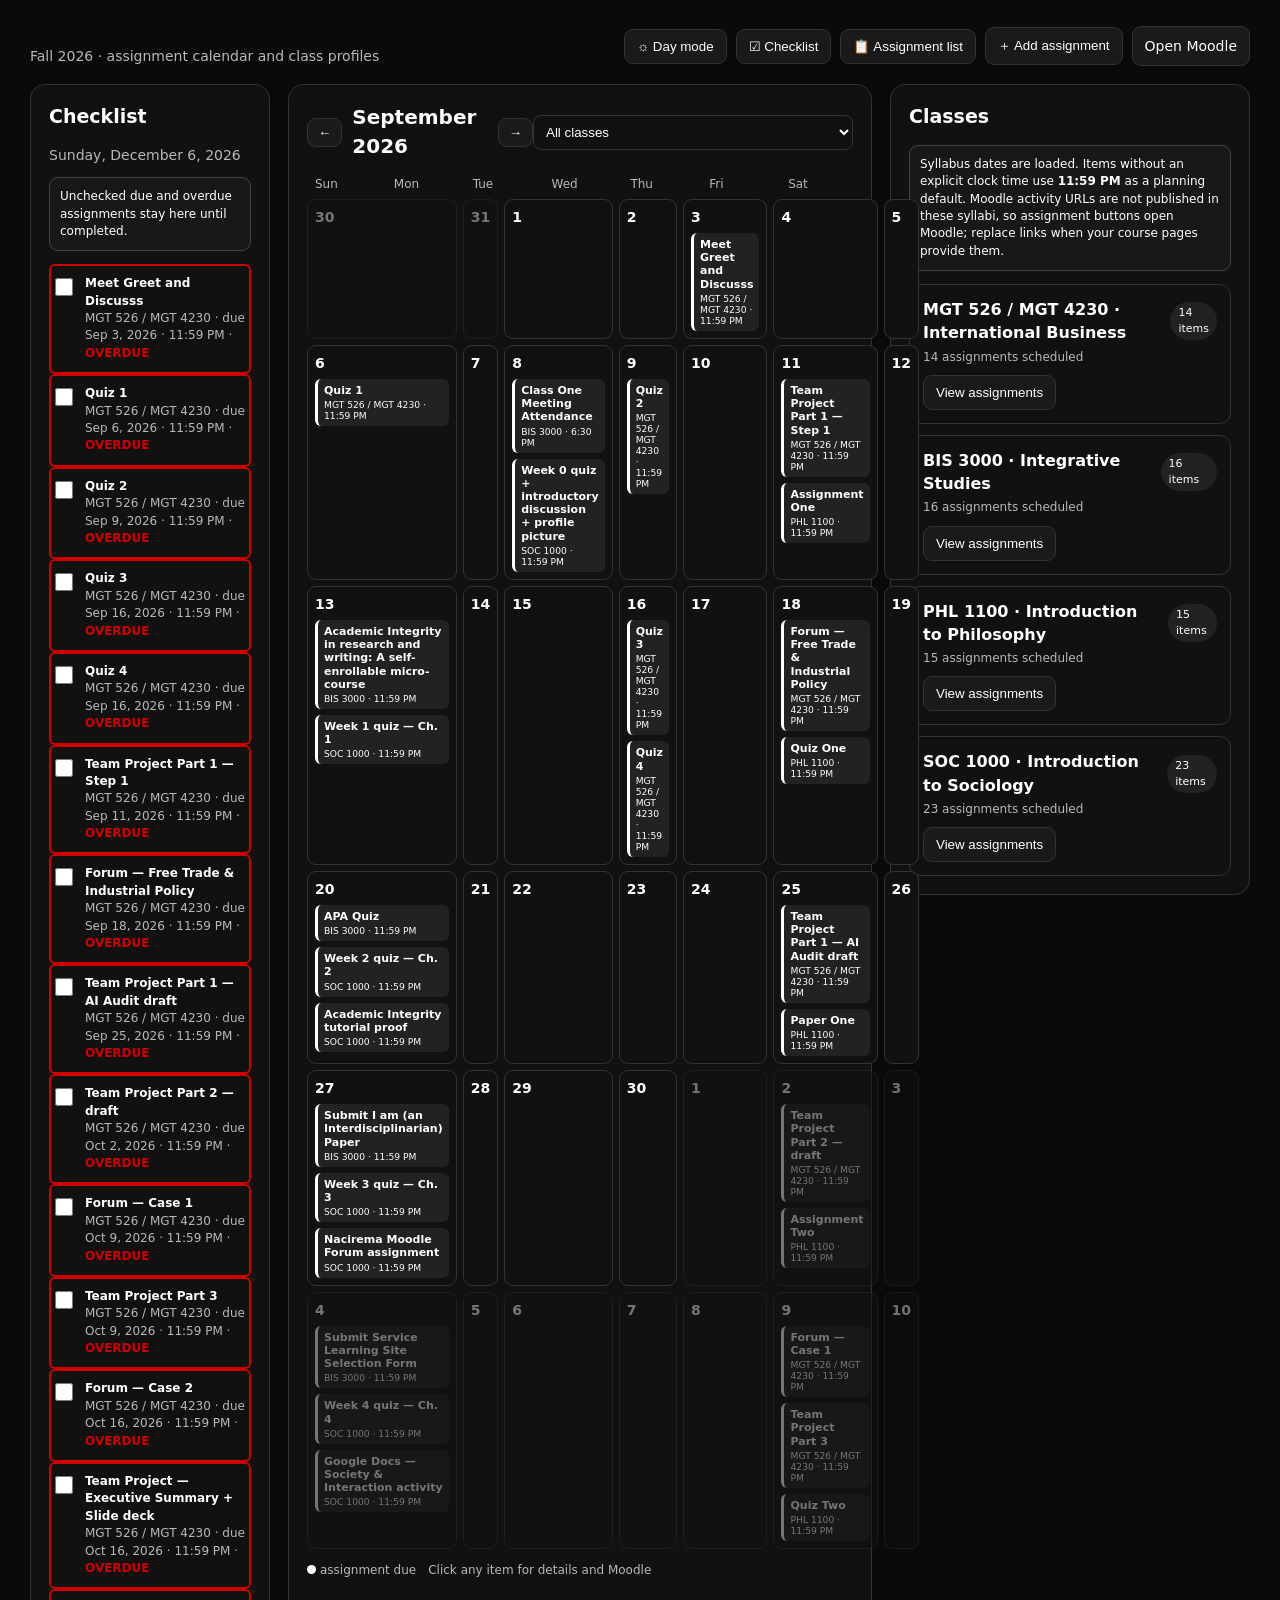
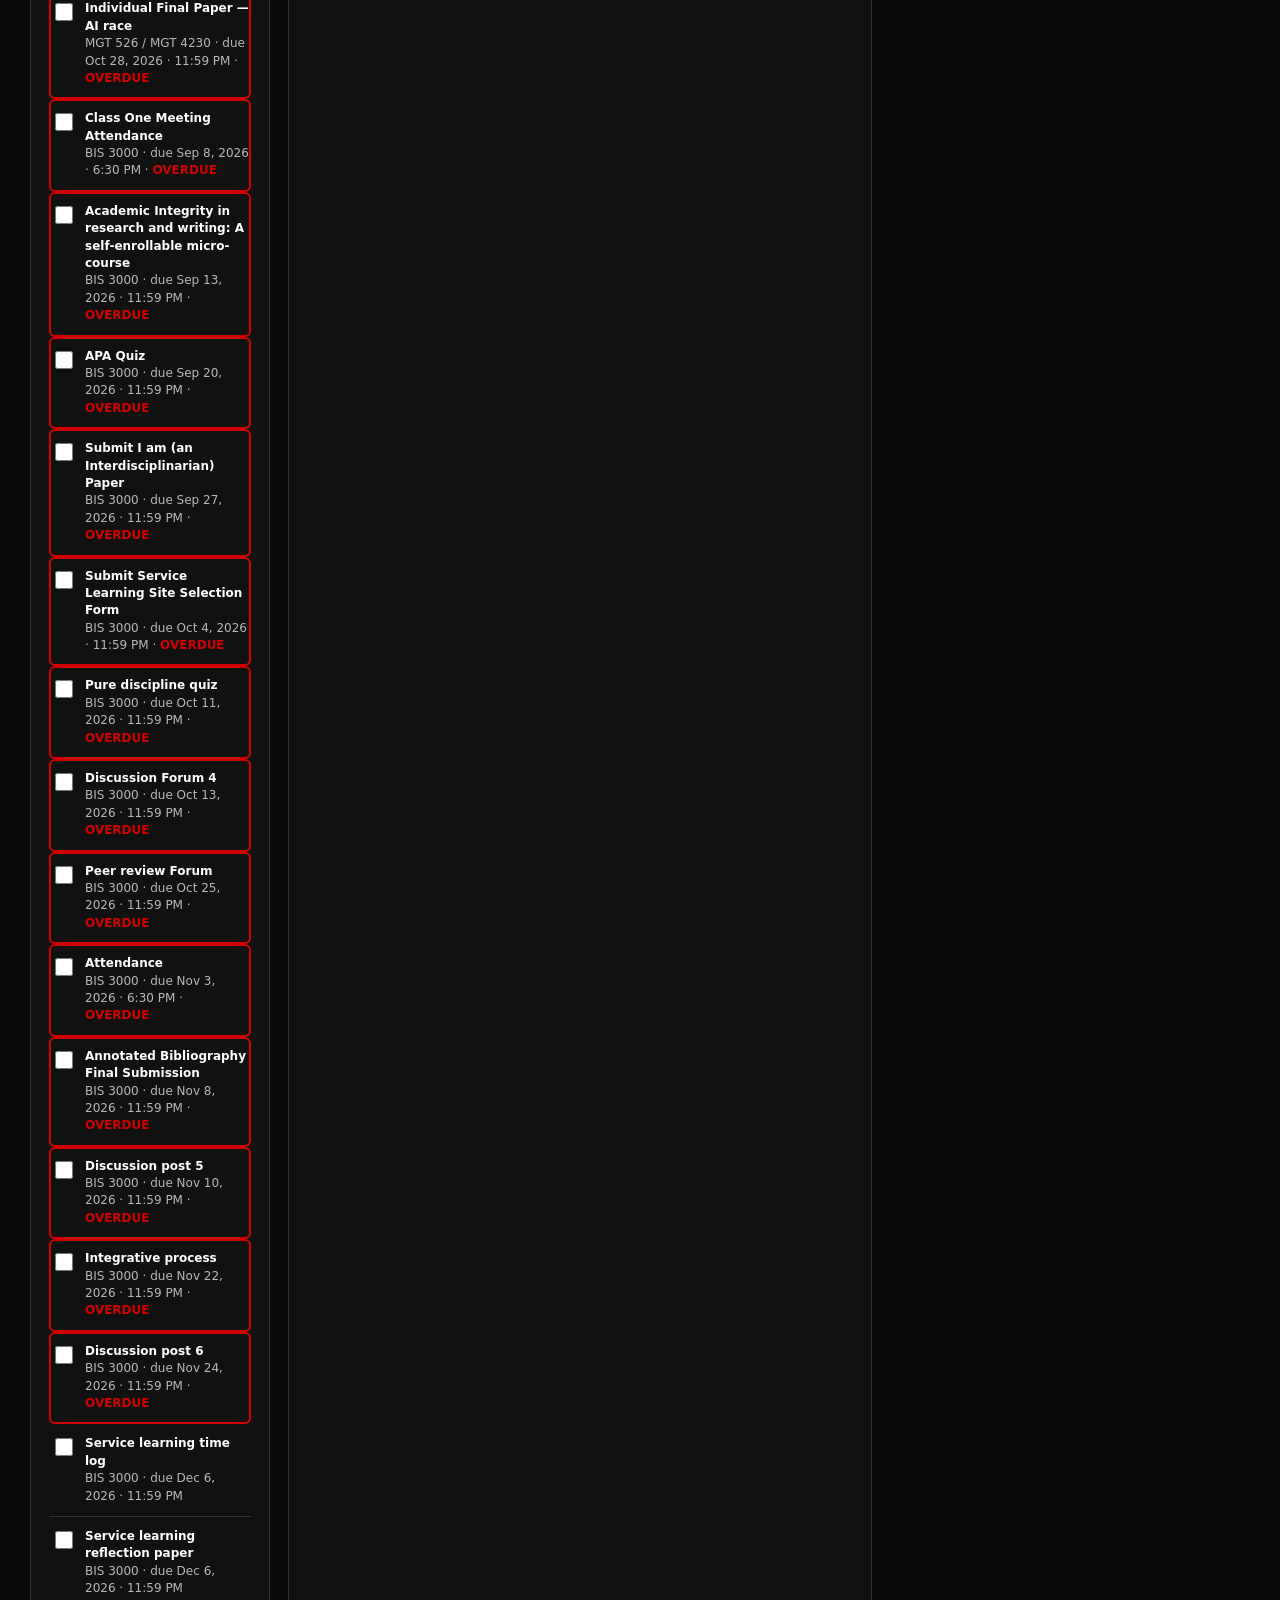
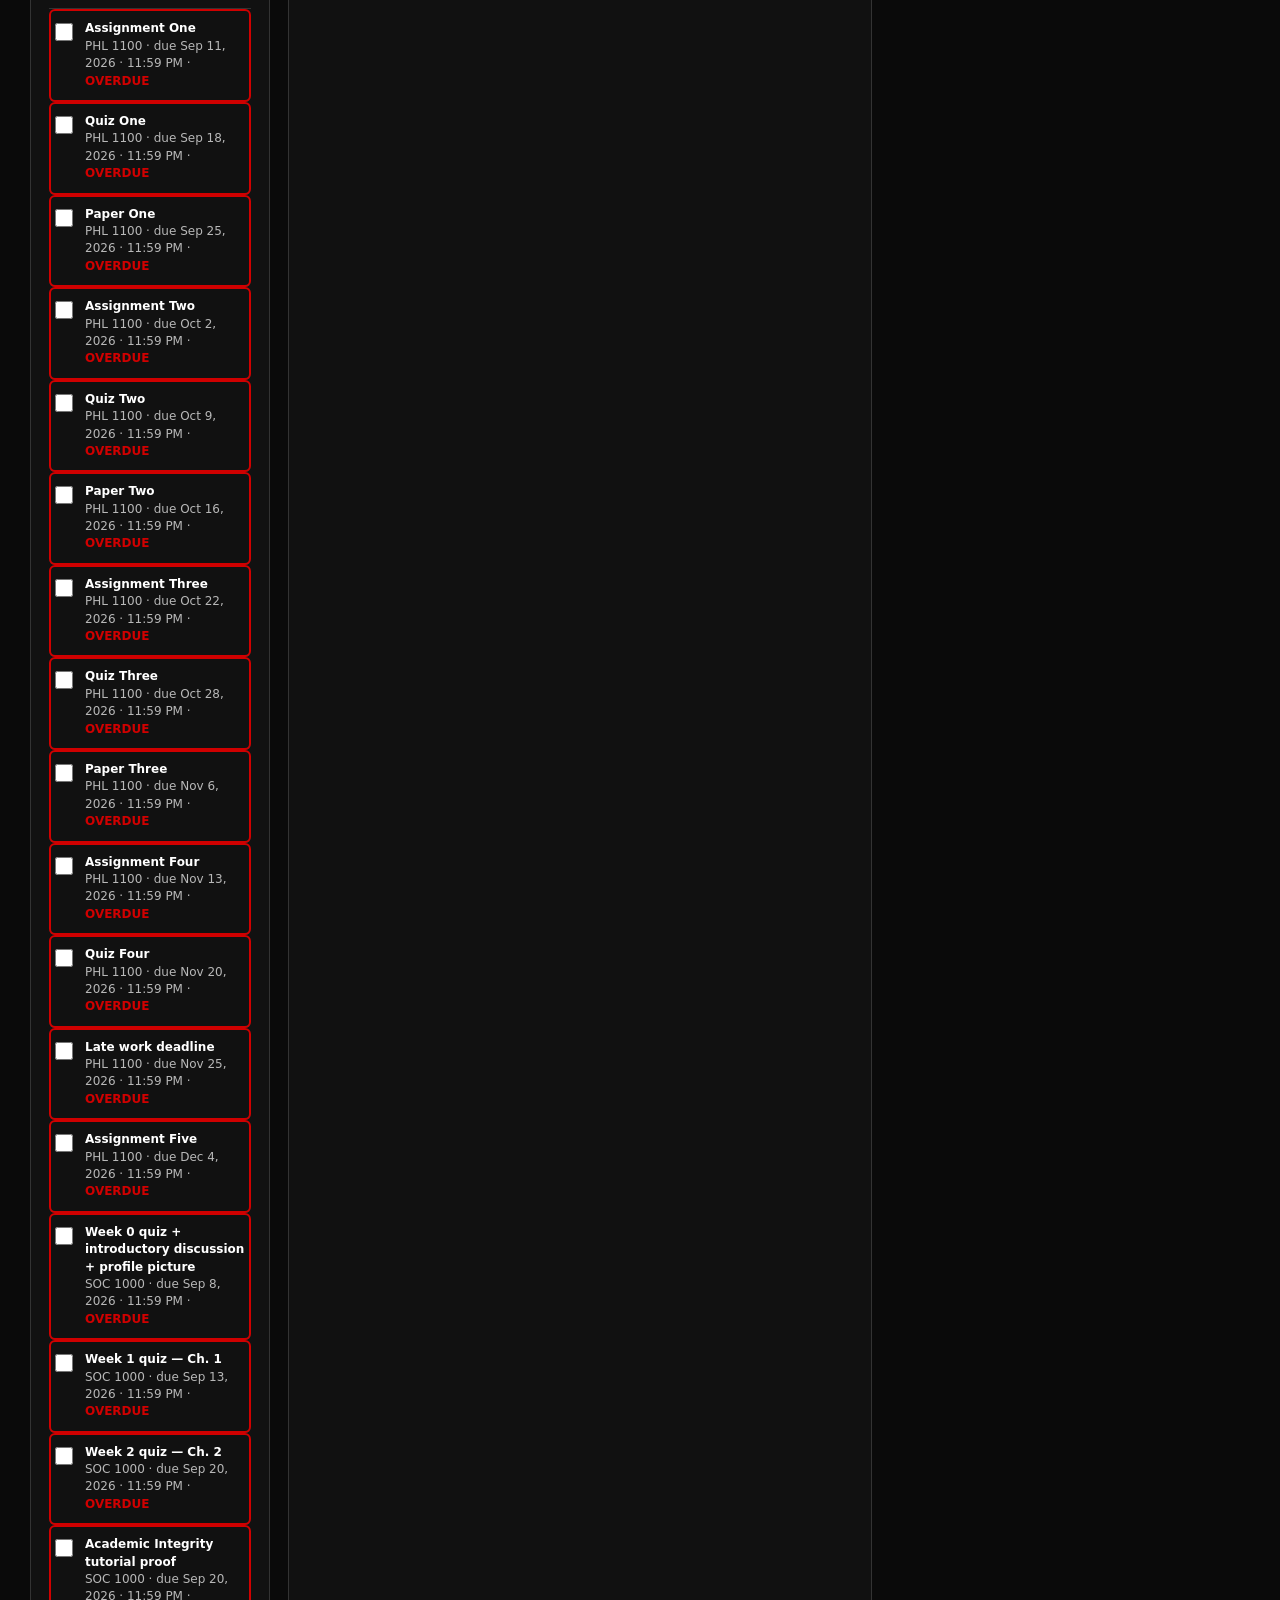
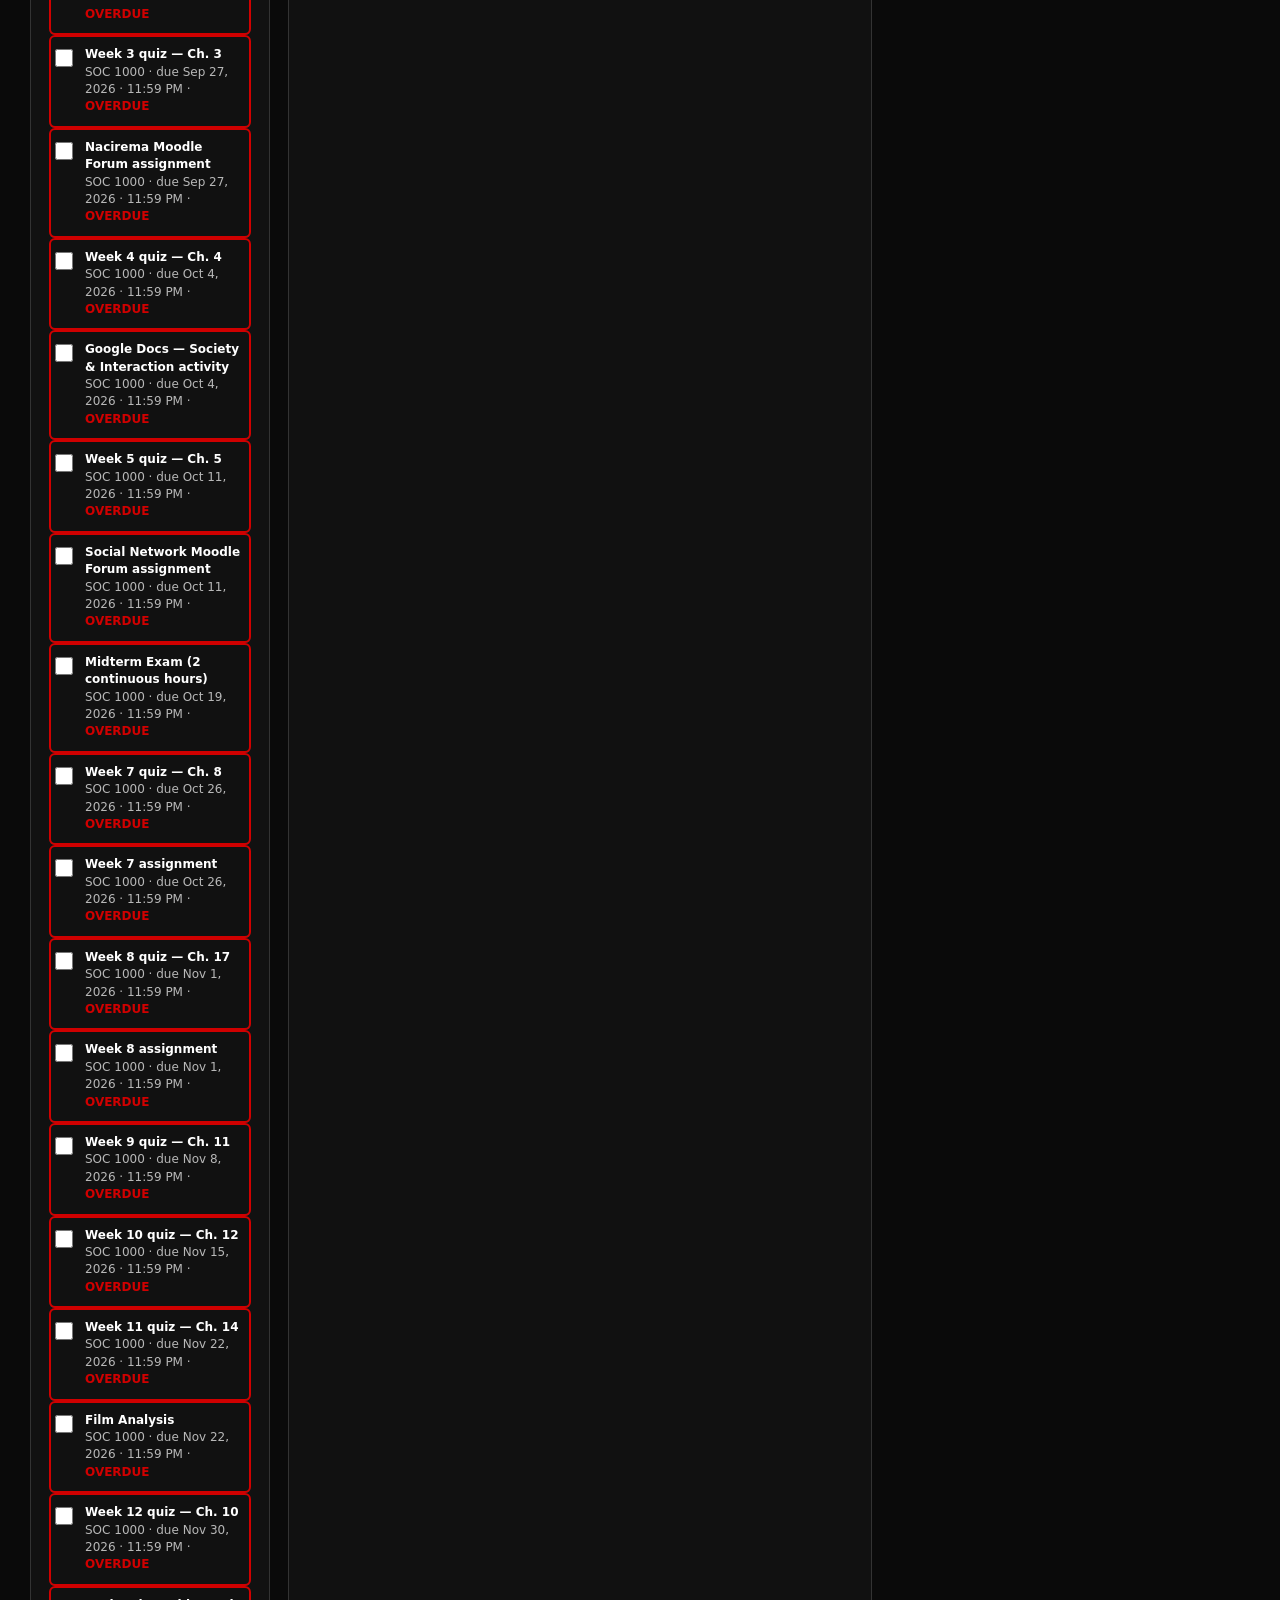
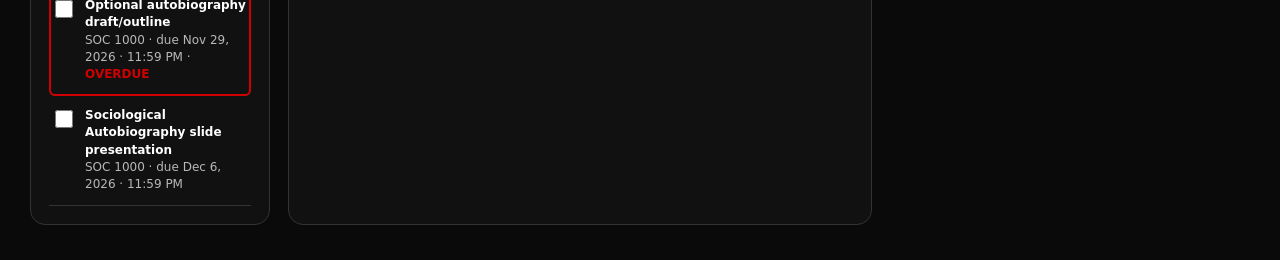
==== Fall-2026-Course-Dashboard.html @ 61aeb1d5 "style: improve assignment screen spacing and controls" ====
<!doctype html>
<html lang="en"><head><meta charset="utf-8"><meta name="viewport" content="width=device-width,initial-scale=1"><title>Fall 2026 Courses</title>
<style>
:root{--bg:#000000;--panel:#111111;--panel2:#1a1a1a;--text:#ffffff;--muted:#b8b8b8;--line:#333333;--accent:#ffffff;--good:#ffffff;--warn:#ffffff}*{box-sizing:border-box}body{margin:0;background:#0a0a0a;color:var(--text);font:14px/1.45 Inter,system-ui,Segoe UI,sans-serif}header{padding:26px 30px 18px;display:flex;align-items:flex-end;justify-content:space-between;gap:20px;max-width:1500px;margin:auto}h1{margin:0;font-size:28px;letter-spacing:-.5px}h2{margin:0 0 14px;font-size:19px}.sub{color:var(--muted);margin-top:5px}.actions{display:flex;gap:9px;align-items:center}button,.btn{border:1px solid var(--line);background:var(--panel2);color:var(--text);border-radius:9px;padding:9px 12px;cursor:pointer;text-decoration:none}button:hover,.btn:hover{border-color:var(--accent);background:#333333}.layout{max-width:1500px;margin:auto;padding:0 30px 35px;display:grid;grid-template-columns:minmax(240px,.45fr) minmax(560px,1.35fr) minmax(360px,.8fr);gap:18px}.panel{background:rgba(19,26,46,.92);border:1px solid var(--line);border-radius:15px;padding:18px;box-shadow:0 12px 35px #05091455}.toolbar{display:flex;align-items:center;justify-content:space-between;margin-bottom:15px}.month{font-size:20px;font-weight:700}.weekdays,.grid{display:grid;grid-template-columns:repeat(7,1fr);gap:6px}.weekdays div{color:var(--muted);font-size:12px;padding:0 8px 5px}.day{min-height:105px;border:1px solid var(--line);border-radius:9px;padding:7px;background:#111111;position:relative}.day.muted{opacity:.42}.day.today{outline:2px solid var(--accent)}.num{font-weight:700;color:#ffffff}.event{display:block;margin-top:6px;padding:5px 6px;border-radius:6px;background:#222222;border-left:3px solid var(--accent);font-size:11px;line-height:1.2;cursor:pointer;overflow:hidden}.event:hover{background:#344a80}.event small{display:block;color:#ffffff;margin-top:2px}.course-list{display:grid;gap:11px}.course{border:1px solid var(--line);background:#111111;border-radius:11px;padding:13px;cursor:pointer}.course:hover{border-color:var(--accent)}.course-head{display:flex;justify-content:space-between;gap:10px;align-items:center}.course h3{margin:0;font-size:16px}.badge{font-size:11px;border-radius:99px;padding:3px 8px;background:#222222;color:#cbd5ff}.course-meta{color:var(--muted);font-size:12px;margin:4px 0 9px}.mini{display:flex;justify-content:space-between;gap:10px;padding:6px 0;border-top:1px solid #26314e;font-size:12px}.mini span:last-child{white-space:nowrap;color:#cbd5ff}.mini.overdue span:last-child{color:var(--warn)}.right{display:grid;gap:18px;align-content:start}.detail{display:none}.detail.show{display:block}.detail-title{display:flex;justify-content:space-between;align-items:start;gap:10px}.detail ul{padding-left:19px;margin:8px 0}.detail li{margin:7px 0}.empty{color:var(--muted);padding:22px 4px}.notice{font-size:12px;color:#cbd5ff;background:#182541;border:1px solid #334875;padding:10px;border-radius:9px;margin-bottom:13px}.legend{display:flex;gap:12px;color:var(--muted);font-size:12px;margin-top:13px}.dot{width:9px;height:9px;display:inline-block;border-radius:50%;background:var(--accent);margin-right:4px}.modal{position:fixed;inset:0;background:#000000cc;display:none;place-items:center;padding:20px}.modal.open{display:grid}.modalbox{max-width:580px;width:100%;background:var(--panel);border:1px solid var(--line);border-radius:14px;padding:20px}.modalbox input{width:100%;padding:10px;background:#0d1529;color:white;border:1px solid var(--line);border-radius:8px;margin:7px 0 14px}.modalbox .row{display:flex;justify-content:flex-end;gap:8px}@media(max-width:950px){header{align-items:start;flex-direction:column}.layout{grid-template-columns:1fr;padding:0 15px 25px}.day{min-height:82px}.event{font-size:10px}}
.panel,.course,.day{background:#111;box-shadow:none}.event{background:#222;color:#fff;border-left-color:#fff!important}.event:hover{background:#333;color:#fff}.notice{background:#181818;color:#fff;border-color:#444}.badge{background:#222;color:#fff}.toolbar select{background:#111!important;color:#fff!important;border-color:#333!important}.mini{border-top-color:#333!important}.mini span:last-child{color:#fff!important}.dayMode input[type=checkbox]{accent-color:#000!important}.dayMode .event{border-left-color:#000!important}.dayMode .day.today{outline-color:#000}.dayMode .num,.dayMode .mini span:last-child{color:#000!important}.dayMode .dot{background:#000}
 .dayMode{background:#fff;color:#000}.dayMode .panel,.dayMode .course,.dayMode .day{background:#fff;border-color:#000;box-shadow:none}.dayMode button,.dayMode .btn,.dayMode select{background:#fff!important;color:#000!important;border-color:#000}.dayMode .event{background:#eee;color:#000;border-left-color:#000}.dayMode .event small,.dayMode .sub,.dayMode .course-meta,.dayMode .weekdays div,.dayMode .empty{color:#333}.dayMode .notice{background:#f2f2f2;color:#000;border-color:#000}.dayMode .mini{border-color:#ccc}.dayMode .badge{background:#000;color:#fff}.dayMode .modalbox{background:#fff;color:#000;border-color:#000}.dayMode .modalbox input{background:#fff;color:#000;border-color:#000}
 .monthNav{display:flex;align-items:center;gap:10px}.monthNav button{padding:6px 10px}.layout,header{max-width:none;width:100%}@media(max-width:950px){body{overflow-x:hidden}header{padding:18px 14px 14px}.actions{display:grid;grid-template-columns:repeat(2,minmax(0,1fr));width:100%;gap:8px}.actions button,.actions .btn{min-height:48px;white-space:normal}.layout{display:block;padding:0 12px 24px;width:100%}.layout>.panel{width:100%;margin-bottom:14px}.toolbar{gap:8px;flex-wrap:wrap}.monthNav{gap:6px}.month{font-size:18px}.weekdays,.grid{gap:4px}.day{min-width:0;min-height:105px;padding:5px}.event{font-size:10px;padding:4px;overflow-wrap:anywhere}.event small{font-size:9px}.right{width:100%}}
@media(max-width:950px){body{font-size:15px;background:#0a0a0a}header{display:block;padding:14px 12px 10px;border-bottom:1px solid #333}.actions{display:grid;grid-template-columns:1fr 1fr;gap:7px;margin-top:12px}.actions button,.actions .btn{width:100%;min-height:44px;padding:8px;font-size:13px}.layout{display:flex;flex-direction:column;gap:12px;padding:12px;width:100%;max-width:none}.layout>.panel{margin:0;width:100%;padding:14px;border-radius:12px}.layout>#inlineChecklist{order:1}.layout>section:nth-of-type(1){order:2}.layout>.right{order:3;display:flex;flex-direction:column;gap:12px}.right .panel{width:100%}.toolbar{display:flex;flex-direction:column;align-items:stretch;gap:10px;margin-bottom:12px}.monthNav{justify-content:space-between;gap:8px}.monthNav .month{font-size:21px;text-align:center;flex:1}.monthNav button{min-width:44px;min-height:40px}.toolbar select{width:100%!important;height:42px;font-size:14px}.weekdays{display:none}.grid{display:block}.grid .day{display:none}.grid .day:has(.event){display:block;min-height:0;margin:0 0 10px;padding:11px;border:1px solid #444;border-radius:10px;background:#111}.grid .day:has(.event) .num{font-size:17px;margin-bottom:8px;color:#fff}.grid .day:has(.event) .event{display:block;width:100%;font-size:15px;line-height:1.35;padding:11px;margin:7px 0 0;border-left:4px solid #fff;background:#222;white-space:normal;overflow-wrap:anywhere}.grid .day:has(.event) .event small{font-size:13px;line-height:1.3;margin-top:5px;color:#fff}.legend{display:none}.course-list{gap:9px}.course{padding:14px}.course-head{align-items:flex-start}.course h3{font-size:16px;line-height:1.3;overflow-wrap:anywhere}.badge{flex-shrink:0}.mini{display:block;padding:9px 0;font-size:14px;line-height:1.3}.mini span{display:block}.mini span:last-child{margin-top:3px;font-size:13px}.notice{font-size:13px;line-height:1.4}.detail li{font-size:14px;line-height:1.4}.detail li button{margin-top:5px;font-size:12px;padding:8px}.detail-title h2{font-size:18px}.modalbox{max-height:90vh;overflow:auto}.todayScreen{padding:12px!important}}
 .checkItem{transition:opacity .7s ease,transform .7s ease,max-height .7s ease}.checkItem.overdue{outline:2px solid #d00000;outline-offset:-2px;border-radius:6px}.checkItem.overdue strong{color:#d00000}.checkItem.completed{opacity:0;transform:translateX(18px);max-height:0;overflow:hidden;padding-top:0!important;padding-bottom:0!important}.dayMode .checkItem.overdue{outline-color:#d00000}.dayMode .checkItem.overdue strong{color:#d00000}
 .assignmentScreen{position:relative}.assignmentBack{position:absolute;top:18px;left:18px;z-index:2}.assignmentHeader{padding:48px 4px 18px;border-bottom:1px solid var(--line)}.assignmentItem{list-style:none;margin:0 0 16px;padding:18px;border:1px solid var(--line);border-radius:12px;background:#181818}.assignmentItem>b{display:block;font-size:16px;line-height:1.35;margin-bottom:6px}.assignmentActions{display:flex;flex-wrap:wrap;gap:8px;margin-top:13px}.assignmentActions button{min-height:40px}.deleteButton{border-color:#d00000!important;color:#ff7070!important}.dayMode .assignmentItem{background:#fff;border-color:#000}.dayMode .assignmentHeader{border-color:#000}.dayMode .deleteButton{border-color:#d00000!important;color:#c00000!important}
 @media(max-width:950px){#assignmentScreen{padding:12px!important;width:100%;max-width:none}.assignmentScreen .panel,#assignmentDetail{padding:14px!important}.assignmentBack{position:static;display:block;margin:0 0 8px;min-height:44px}.assignmentHeader{padding:8px 0 16px}.assignmentHeader h2{font-size:22px;margin:0 0 10px}.assignmentHeader select{width:100%;min-height:44px}.assignmentItem{margin:0 0 14px;padding:15px 12px}.assignmentItem>b{font-size:16px}.assignmentActions{display:grid;grid-template-columns:1fr 1fr;gap:8px}.assignmentActions button{width:100%;min-height:44px;font-size:12px}.assignmentActions button:first-child{grid-column:1/-1}.deleteButton{grid-column:1/-1}}
 </style></head><body>
<header><div><div class="sub">Fall 2026 · assignment calendar and class profiles</div></div><div class="actions"><button id="themeToggle">☼ Day mode</button><button id="todayChecklist">☑ Checklist</button><button id="assignmentList">📋 Assignment list</button><button id="addEvent">＋ Add assignment</button><a class="btn" href="https://moodle.oakland.edu/" target="_blank" rel="noopener">Open Moodle</a></div></header>
<main class="layout"><aside class="panel" id="inlineChecklist"><h2>Checklist</h2><div class="sub" id="inlineChecklistDate"></div><div class="notice" style="margin-top:12px">Unchecked due and overdue assignments stay here until completed.</div><div id="inlineChecklistItems"></div></aside><section class="panel"><div class="toolbar"><div class="monthNav"><button id="prev">←</button><div class="month" id="month"></div><button id="next">→</button></div><select id="filter" style="background:#111111;color:white;border:1px solid var(--line);padding:8px;border-radius:8px"><option value="all">All classes</option></select></div><div class="weekdays"><div>Sun</div><div>Mon</div><div>Tue</div><div>Wed</div><div>Thu</div><div>Fri</div><div>Sat</div></div><div class="grid" id="calendar"></div><div class="legend"><span><i class="dot"></i>assignment due</span><span>Click any item for details and Moodle</span></div></section>
<section class="right"><section class="panel"><h2>Classes</h2><div class="notice">Syllabus dates are loaded. Items without an explicit clock time use <b>11:59 PM</b> as a planning default. Moodle activity URLs are not published in these syllabi, so assignment buttons open Moodle; replace links when your course pages provide them.</div><div class="course-list" id="courses"></div></section><section class="panel detail" id="detail"></section></section></main>
<section id="assignmentScreen" style="display:none;max-width:1000px;margin:0 auto;padding:30px"><div class="panel" id="assignmentDetail"></div></section>
<section id="todayScreen" style="display:none;max-width:900px;margin:0 auto;padding:30px"><div class="panel"><div class="detail-title"><div><h1>Checklist</h1><div class="sub" id="checklistDate"></div></div><button id="backToDashboard">← Calendars & class functions</button></div><div class="notice" style="margin-top:18px">Check items off as you complete them. Your checklist status is saved in this browser.</div><div id="checklistItems"></div></div></section>
<div class="modal" id="modal"><div class="modalbox"><h2>Edit Moodle link</h2><div id="editName" class="sub"></div><input id="urlInput" placeholder="https://moodle.oakland.edu/..."/><div class="row"><button id="cancel">Cancel</button><button id="save">Save link</button></div></div></div><div class="modal" id="assignmentModal"><div class="modalbox"><h2 id="assignmentHeading">Add assignment</h2><label>Class<select id="assignmentCourse" style="width:100%;padding:10px;background:#0d1529;color:white;border:1px solid var(--line);border-radius:8px;margin:7px 0 10px"></select></label><label>Title<input id="assignmentTitle"></label><label>Due date<input id="assignmentDate" type="date"></label><label>Due time<input id="assignmentTime" type="time" value="23:59"></label><label>Notes<input id="assignmentNote"></label><div class="row"><button id="assignmentCancel">Cancel</button><button id="assignmentSave">Save assignment</button></div></div></div>
<script>
const moodle='https://moodle.oakland.edu/';
const courses=[
{code:'MGT 526 / MGT 4230',name:'International Business',color:'#ffffff',items:[
['Meet Greet and Discusss','2026-09-03','11:59 PM','Explicit date/time provided by user'],
['Quiz 1','2026-09-06','11:59 PM','Explicit date/time provided by user'],
['Quiz 2','2026-09-09','11:59 PM','Explicit date/time provided by user'],
['Quiz 3','2026-09-16','11:59 PM','Explicit date/time provided by user'],
['Quiz 4','2026-09-16','11:59 PM','Explicit date/time provided by user'],
['Team Project Part 1 — Step 1','2026-09-11','11:59 PM','Explicit date; time not stated'],['Forum — Free Trade & Industrial Policy','2026-09-18','11:59 PM','Planning date inferred from Week 3'],['Team Project Part 1 — AI Audit draft','2026-09-25','11:59 PM','Explicit date; time not stated'],['Team Project Part 2 — draft','2026-10-02','11:59 PM','Explicit date; time not stated'],['Forum — Case 1','2026-10-09','11:59 PM','Planning date inferred from Week 6'],['Team Project Part 3','2026-10-09','11:59 PM','Explicit date; time not stated'],['Forum — Case 2','2026-10-16','11:59 PM','Planning date inferred from Week 7'],['Team Project — Executive Summary + Slide deck','2026-10-16','11:59 PM','Explicit date; time not stated'],['Individual Final Paper — AI race','2026-10-28','11:59 PM','Explicit date; time not stated']]},
{code:'BIS 3000',name:'Integrative Studies',color:'#4ade80',items:[
['Class One Meeting Attendance','2026-09-08','6:30 PM','Explicit date/time provided by user'],['Academic Integrity in research and writing: A self-enrollable micro-course','2026-09-13','11:59 PM','Explicit date/time provided by user'],['APA Quiz','2026-09-20','11:59 PM','Explicit date/time provided by user'],['Submit I am (an Interdisciplinarian) Paper','2026-09-27','11:59 PM','Explicit date/time provided by user'],['Submit Service Learning Site Selection Form','2026-10-04','11:59 PM','Explicit date/time provided by user'],['Pure discipline quiz','2026-10-11','11:59 PM','Explicit date/time provided by user'],['Discussion Forum 4','2026-10-13','11:59 PM','Explicit date/time provided by user'],['Peer review Forum','2026-10-25','11:59 PM','Explicit date/time provided by user'],['Attendance','2026-11-03','6:30 PM','Explicit date/time provided by user'],['Annotated Bibliography Final Submission','2026-11-08','11:59 PM','Explicit date/time provided by user'],['Discussion post 5','2026-11-10','11:59 PM','Explicit date/time provided by user'],['Integrative process','2026-11-22','11:59 PM','Explicit date/time provided by user'],['Discussion post 6','2026-11-24','11:59 PM','Explicit date/time provided by user'],['Service learning time log','2026-12-06','11:59 PM','Explicit date/time provided by user'],['Service learning reflection paper','2026-12-06','11:59 PM','Explicit date/time provided by user'],['Service learning presentation in class','2026-12-08','11:59 PM','Explicit date/time provided by user']]},
{code:'PHL 1100',name:'Introduction to Philosophy',color:'#fbbf24',items:[
['Assignment One','2026-09-11','11:59 PM','Explicit date; time not stated'],['Quiz One','2026-09-18','11:59 PM','Explicit date; time not stated'],['Paper One','2026-09-25','11:59 PM','Explicit date; time not stated'],['Assignment Two','2026-10-02','11:59 PM','Explicit date; time not stated'],['Quiz Two','2026-10-09','11:59 PM','Explicit date; time not stated'],['Paper Two','2026-10-16','11:59 PM','Explicit date; time not stated'],['Assignment Three','2026-10-22','11:59 PM','Explicit date; time not stated'],['Quiz Three','2026-10-28','11:59 PM','Explicit date/time provided by user'],['Paper Three','2026-11-06','11:59 PM','Explicit date; time not stated'],['Assignment Four','2026-11-13','11:59 PM','Explicit date; time not stated'],['Quiz Four','2026-11-20','11:59 PM','Explicit date; time not stated'],['Late work deadline','2026-11-25','11:59 PM','Explicit date; time not stated'],['Assignment Five','2026-12-04','11:59 PM','Explicit date; time not stated'],['Discussion','2026-12-07','11:59 PM','Explicit date; time not stated'],['Quiz Five','2026-12-11','11:59 PM','Explicit date; time not stated']]},
{code:'SOC 1000',name:'Introduction to Sociology',color:'#f472b6',items:[
['Week 0 quiz + introductory discussion + profile picture','2026-09-08','11:59 PM','Explicit date/time'],['Week 1 quiz — Ch. 1','2026-09-13','11:59 PM','Explicit time'],['Week 2 quiz — Ch. 2','2026-09-20','11:59 PM','Week due date; explicit time'],['Academic Integrity tutorial proof','2026-09-20','11:59 PM','Week due date; explicit time'],['Week 3 quiz — Ch. 3','2026-09-27','11:59 PM','Week due date; explicit time'],['Nacirema Moodle Forum assignment','2026-09-27','11:59 PM','Week due date; explicit time'],['Week 4 quiz — Ch. 4','2026-10-04','11:59 PM','Explicit time'],['Google Docs — Society & Interaction activity','2026-10-04','11:59 PM','Explicit time'],['Week 5 quiz — Ch. 5','2026-10-11','11:59 PM','Explicit time'],['Social Network Moodle Forum assignment','2026-10-11','11:59 PM','Explicit time'],['Midterm Exam (2 continuous hours)','2026-10-19','11:59 PM','Window: Oct 18 6:00 AM–Oct 19 11:59 PM'],['Week 7 quiz — Ch. 8','2026-10-26','11:59 PM','Explicit date/time'],['Week 7 assignment','2026-10-26','11:59 PM','To be determined in syllabus'],['Week 8 quiz — Ch. 17','2026-11-01','11:59 PM','Explicit time'],['Week 8 assignment','2026-11-01','11:59 PM','To be determined in syllabus'],['Week 9 quiz — Ch. 11','2026-11-08','11:59 PM','Explicit time'],['Week 10 quiz — Ch. 12','2026-11-15','11:59 PM','Explicit time'],['Week 11 quiz — Ch. 14','2026-11-22','11:59 PM','Explicit time'],['Film Analysis','2026-11-22','11:59 PM','Explicit time'],['Week 12 quiz — Ch. 10','2026-11-30','11:59 PM','Explicit date/time'],['Optional autobiography draft/outline','2026-11-29','11:59 PM','Explicit date/time'],['Sociological Autobiography slide presentation','2026-12-06','11:59 PM','Explicit time'],['Final Exam (2-hour window)','2026-12-12','10:00 PM','Window: Dec 9 6:00 AM–Dec 12 10:00 PM']]}];
if(localStorage.getItem('dashboard-courses')){try{let saved=JSON.parse(localStorage.getItem('dashboard-courses'));if(Array.isArray(saved)&&saved.length)courses.splice(0,courses.length,...saved)}catch(e){console.warn('Could not restore saved assignments',e)}}
let view=new Date(2026,8,1), selected='all', currentItem=null; const all=()=>courses.flatMap(c=>c.items.map(x=>({...Object.fromEntries(['title','date','time','note'].map((k,i)=>[k,x[i]])),course:c}))); 
function fmt(d){return new Intl.DateTimeFormat('en-US',{month:'short',day:'numeric',year:'numeric'}).format(new Date(d+'T12:00:00'))}function render(){document.getElementById('month').textContent=new Intl.DateTimeFormat('en-US',{month:'long',year:'numeric'}).format(view);let cal=document.getElementById('calendar');cal.innerHTML='';let y=view.getFullYear(),m=view.getMonth(),first=new Date(y,m,1).getDay(),days=new Date(y,m+1,0).getDate(),prev=new Date(y,m,0).getDate();let list=all().filter(i=>selected==='all'||i.course.code===selected);for(let i=0;i<42;i++){let n=i-first+1,d=new Date(y,m,n),iso=d.toISOString().slice(0,10),muted=n<1||n>days;let el=document.createElement('div');el.className='day'+(muted?' muted':'');el.innerHTML='<div class="num">'+(muted?(n<1?prev+n:n-days):n)+'</div>';list.filter(x=>x.date===iso).forEach(x=>{let e=document.createElement('div');e.className='event';e.style.borderLeftColor=x.course.color;e.innerHTML='<b>'+x.title+'</b><small>'+x.course.code+' · '+x.time+'</small>';e.onclick=()=>{let ci=courses.indexOf(x.course),ii=x.course.items.findIndex(y=>y[0]===x.title);if(localStorage.getItem('moodle-'+ci+'-'+ii))openMoodle(ci,ii);else showDetail(x)};el.appendChild(e)});cal.appendChild(el)}}
function renderCourses(){let box=document.getElementById('courses');box.innerHTML='';let sel=document.getElementById('filter');sel.innerHTML='<option value="all">All classes</option>';courses.forEach(c=>{let o=document.createElement('option');o.value=c.code;o.textContent=c.code+' — '+c.name;sel.appendChild(o);let el=document.createElement('div');el.className='course';el.innerHTML='<div class="course-head"><h3>'+c.code+' · '+c.name+'</h3><span class="badge">'+c.items.length+' items</span></div><div class="course-meta">'+c.items.length+' assignments scheduled</div><button type="button">View assignments</button>';el.querySelector('button').onclick=e=>{e.stopPropagation();showAssignmentScreen(c)};box.appendChild(el)})}
function showCourse(c){let d=document.getElementById('assignmentDetail')||document.getElementById('detail');d.classList.add('show');let ci=courses.indexOf(c);d.innerHTML='<button class="assignmentBack" onclick="showDashboard()">← Calendars</button><div class="detail-title assignmentHeader"><div><h2>Assignment list</h2><select onchange="showCourse(courses[this.value])" style="background:#111;color:#fff;border:1px solid #333;padding:9px;border-radius:8px;max-width:100%">'+courses.map((x,i)=>'<option value="'+i+'" '+(i===ci?'selected':'')+'>'+x.code+' — '+x.name+'</option>').join('')+'</select><div class="sub">'+c.items.length+' scheduled items</div></div></div><ul>'+c.items.map((x,i)=>'<li class="assignmentItem"><b>'+x[0]+'</b><br><span class="sub">Due '+fmt(x[1])+' at '+x[2]+' · '+x[3]+'</span><div class="assignmentActions"><button onclick="openMoodle('+ci+','+i+')">Open in Moodle</button><button onclick="editLink('+ci+','+i+')">Edit link</button><button onclick="editAssignment('+ci+','+i+')">Edit assignment</button><button class="deleteButton" onclick="deleteAssignment('+ci+','+i+')">Delete</button></div></li>').join('')+'</ul><button onclick="addAssignment('+ci+')">＋ Add to '+c.code+'</button>'}
function showDetail(x){showAssignmentScreen(x.course)}
function showAssignmentScreen(c){document.querySelector('header').style.display='none';document.querySelector('main.layout').style.display='none';document.getElementById('todayScreen').style.display='none';document.getElementById('assignmentScreen').style.display='block';showCourse(c);requestAnimationFrame(()=>{window.scrollTo(0,0);document.documentElement.scrollTop=0;document.body.scrollTop=0})}
function openMoodle(ci,ii){let key='moodle-'+ci+'-'+ii;window.open(localStorage.getItem(key)||moodle,'_blank','noopener')}
function editLink(ci,ii){currentItem={ci,ii};document.getElementById('editName').textContent=courses[ci].items[ii][0];document.getElementById('urlInput').value=localStorage.getItem('moodle-'+ci+'-'+ii)||moodle;document.getElementById('modal').classList.add('open')}
function editAssignment(ci,ii){currentItem={ci,ii};let x=courses[ci].items[ii];document.getElementById('assignmentHeading').textContent='Edit assignment';document.getElementById('assignmentCourse').value=ci;document.getElementById('assignmentTitle').value=x[0];document.getElementById('assignmentDate').value=x[1];document.getElementById('assignmentTime').value=x[2]==='11:59 PM'?'23:59':x[2];document.getElementById('assignmentNote').value=x[3];document.getElementById('assignmentModal').classList.add('open')}
function addAssignment(ci){currentItem={ci,ii:null};document.getElementById('assignmentHeading').textContent='Add assignment';document.getElementById('assignmentCourse').value=ci;document.getElementById('assignmentTitle').value='';document.getElementById('assignmentDate').value='';document.getElementById('assignmentTime').value='23:59';document.getElementById('assignmentNote').value='Added by user';document.getElementById('assignmentModal').classList.add('open')}
function deleteAssignment(ci,ii){if(confirm('Delete this assignment?')){courses[ci].items.splice(ii,1);localStorage.setItem('dashboard-courses',JSON.stringify(courses));renderCourses();render();showCourse(courses[ci])}}
function saveAssignment(){let ci=+document.getElementById('assignmentCourse').value,title=document.getElementById('assignmentTitle').value.trim(),date=document.getElementById('assignmentDate').value,time=document.getElementById('assignmentTime').value,note=document.getElementById('assignmentNote').value.trim()||'Added by user';if(!title||!date||!time){alert('Please enter a title, date, and time.');return}let hh=+time.slice(0,2),mm=time.slice(3),display=(hh%12||12)+':'+mm+' '+(hh<12?'AM':'PM');if(currentItem.ii===null)courses[ci].items.push([title,date,display,note]);else{courses[ci].items[currentItem.ii]=[title,date,display,note]}localStorage.setItem('dashboard-courses',JSON.stringify(courses));document.getElementById('assignmentModal').classList.remove('open');renderCourses();render();showCourse(courses[ci])}
function populateAssignmentCourses(){let s=document.getElementById('assignmentCourse');courses.forEach((c,i)=>{let o=document.createElement('option');o.value=i;o.textContent=c.code+' — '+c.name;s.appendChild(o)})}
function renderChecklist(){let now=new Date(),iso=now.toISOString().slice(0,10),items=all().filter(x=>x.date<=iso&&localStorage.getItem('checked-'+x.date+'-'+x.course.code+'-'+x.title)!=='1'),dateText=new Intl.DateTimeFormat('en-US',{weekday:'long',month:'long',day:'numeric',year:'numeric'}).format(now),html=items.length?items.map(x=>{let key='checked-'+x.date+'-'+x.course.code+'-'+x.title,overdue=x.date<iso;return '<label class="checkItem '+(overdue?'overdue':'')+'" style="display:flex;align-items:flex-start;gap:9px;padding:11px 2px;border-bottom:1px solid var(--line);cursor:pointer"><input type="checkbox" data-check="'+key+'" style="width:18px;height:18px;accent-color:var(--good)"><span style="flex:1;font-size:12px"><b>'+x.title+'</b><br><span class="sub">'+x.course.code+' · due '+fmt(x.date)+' · '+x.time+(overdue?' · <strong>OVERDUE</strong>':'')+'</span></span></label>'}).join(''):'<div class="empty">Nothing is due or overdue.</div>';['checklistDate','inlineChecklistDate'].forEach(id=>{let e=document.getElementById(id);if(e)e.textContent=dateText});['checklistItems','inlineChecklistItems'].forEach(id=>{let e=document.getElementById(id);if(e){e.innerHTML=html;e.querySelectorAll('[data-check]').forEach(c=>c.onchange=()=>{let row=c.closest('.checkItem');row.classList.add('completed');setTimeout(()=>{localStorage.setItem(c.dataset.check,c.checked?'1':'0');renderChecklist()},700)})}})}
function showChecklist(){document.querySelector('header').style.display='none';document.querySelector('main.layout').style.display='none';document.getElementById('todayScreen').style.display='block';renderChecklist()}
function showDashboard(){document.querySelector('header').style.display='flex';document.querySelector('main.layout').style.display='grid';document.getElementById('todayScreen').style.display='none';document.getElementById('assignmentScreen').style.display='none';requestAnimationFrame(()=>{window.scrollTo(0,0);document.documentElement.scrollTop=0;document.body.scrollTop=0})}

function applyTheme(){let day=localStorage.getItem('dashboard-theme')==='day';document.body.classList.toggle('dayMode',day);document.getElementById('themeToggle').textContent=day?'☾ Night mode':'☼ Day mode'}
function toggleTheme(){let day=!document.body.classList.contains('dayMode');localStorage.setItem('dashboard-theme',day?'day':'night');applyTheme()}

document.getElementById('save').onclick=()=>{localStorage.setItem('moodle-'+currentItem.ci+'-'+currentItem.ii,document.getElementById('urlInput').value.trim()||moodle);document.getElementById('modal').classList.remove('open')};document.getElementById('cancel').onclick=()=>document.getElementById('modal').classList.remove('open');document.getElementById('assignmentCancel').onclick=()=>document.getElementById('assignmentModal').classList.remove('open');document.getElementById('assignmentSave').onclick=saveAssignment;document.getElementById('addEvent').onclick=()=>addAssignment(0);document.getElementById('assignmentList').onclick=()=>showAssignmentScreen(courses.find(c=>c.code===selected)||courses[0]);document.getElementById('themeToggle').onclick=toggleTheme;document.getElementById('todayChecklist').onclick=showChecklist;document.getElementById('backToDashboard').onclick=showDashboard;document.getElementById('prev').onclick=()=>{view.setMonth(view.getMonth()-1);render()};document.getElementById('next').onclick=()=>{view.setMonth(view.getMonth()+1);render()};document.getElementById('filter').onchange=e=>{selected=e.target.value;render()};populateAssignmentCourses();renderCourses();render();renderChecklist();applyTheme();
</script></body></html>
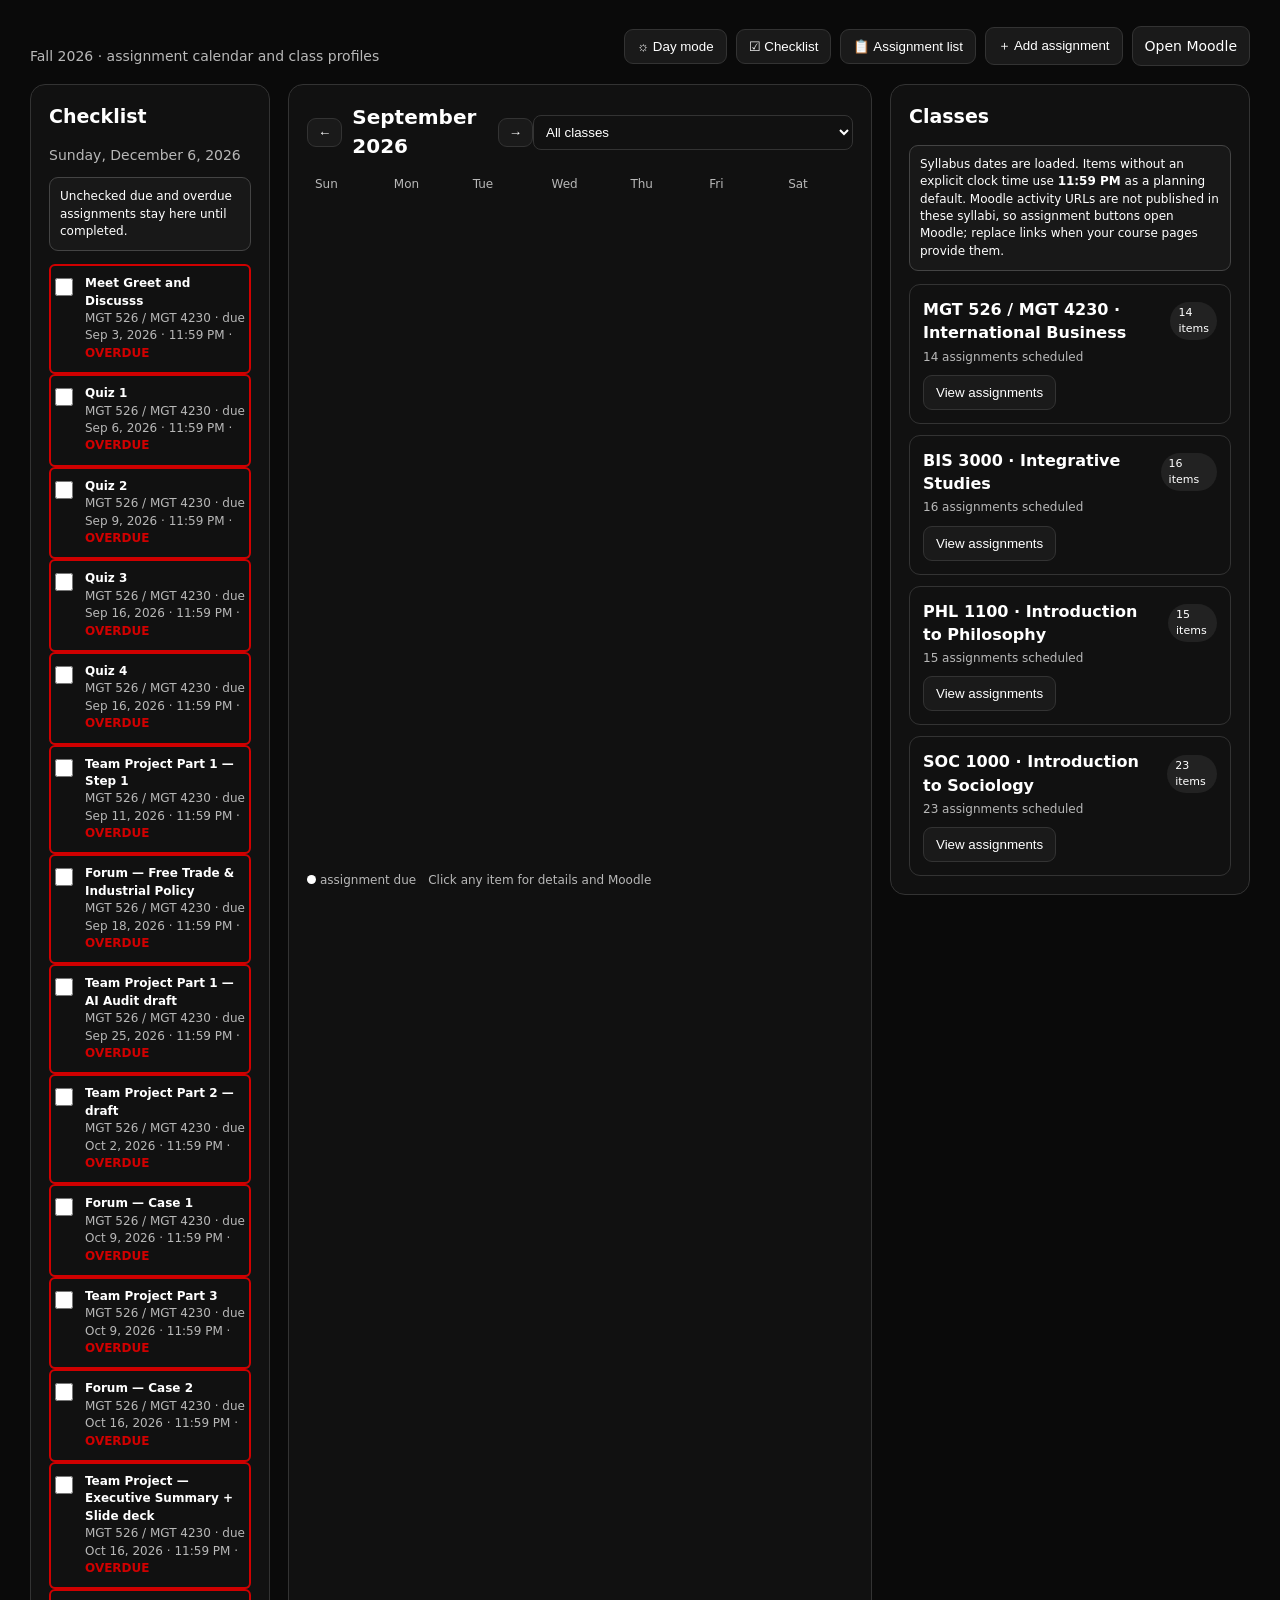
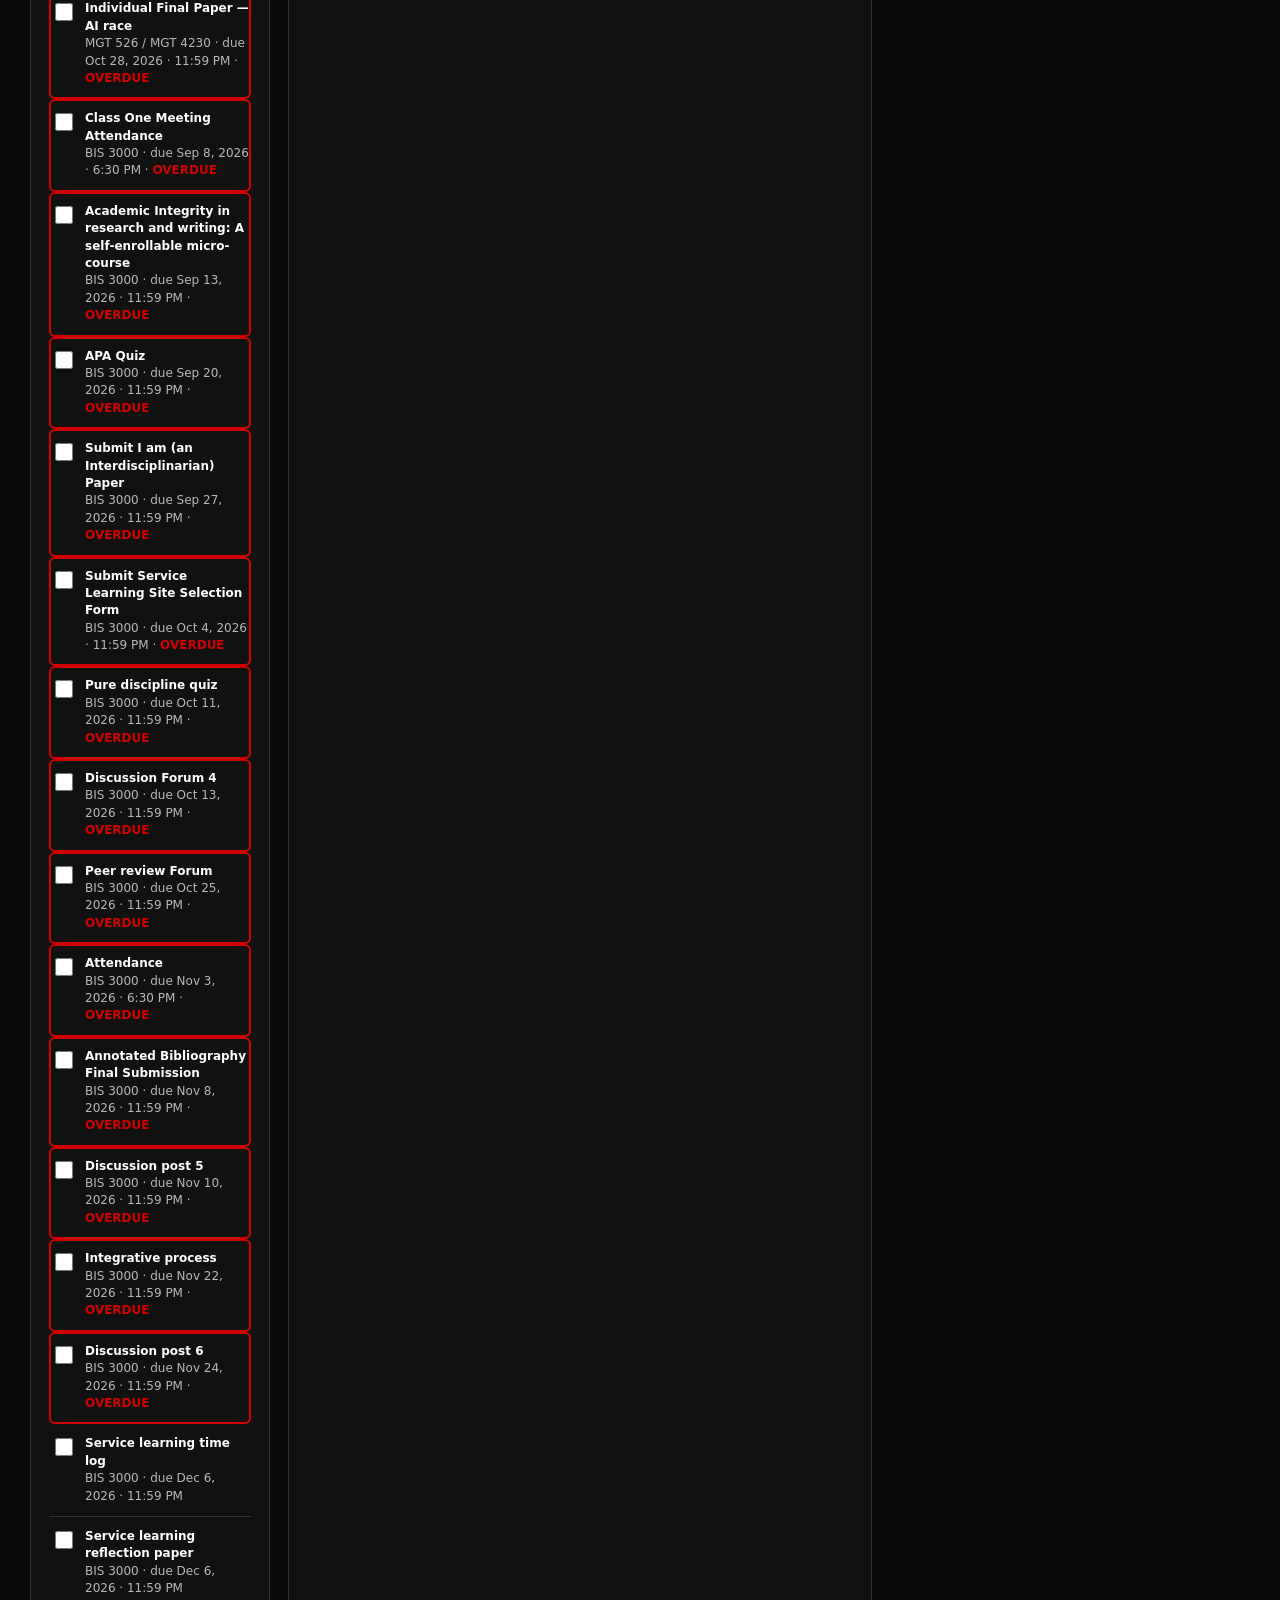
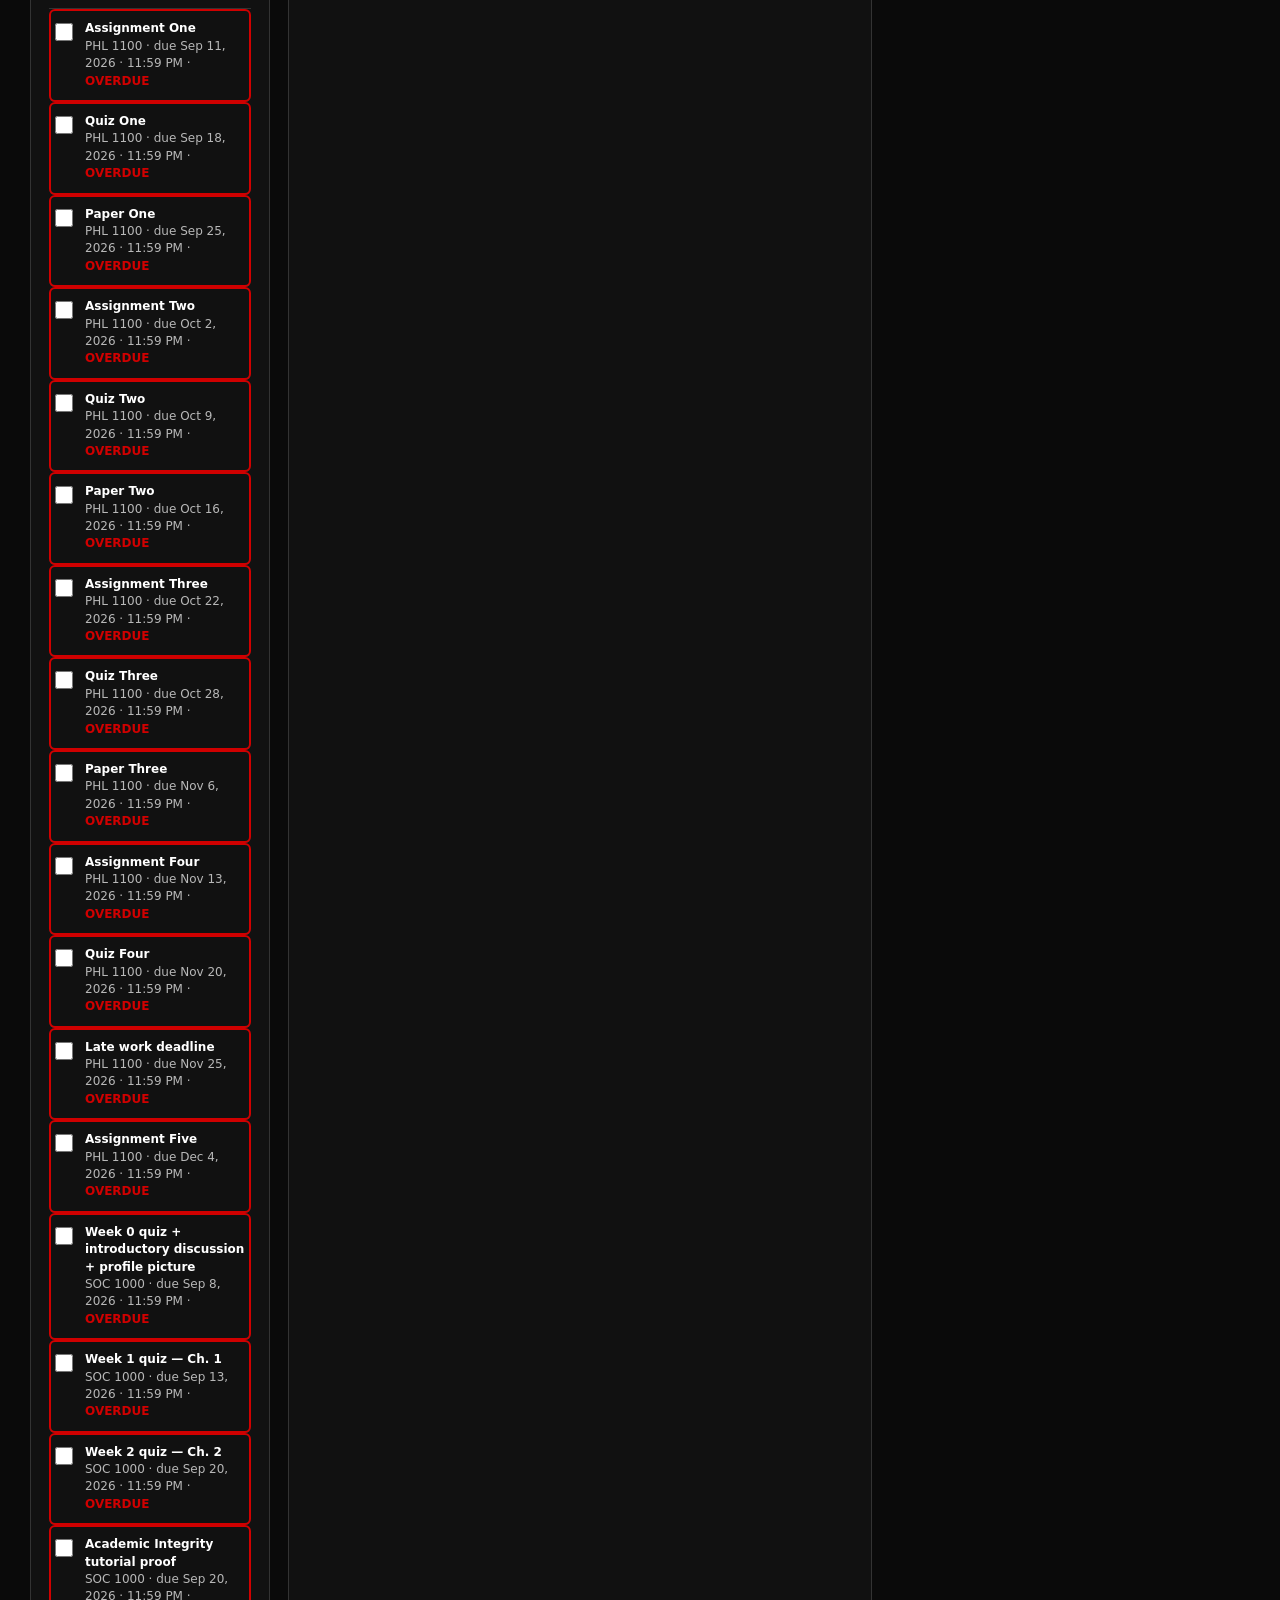
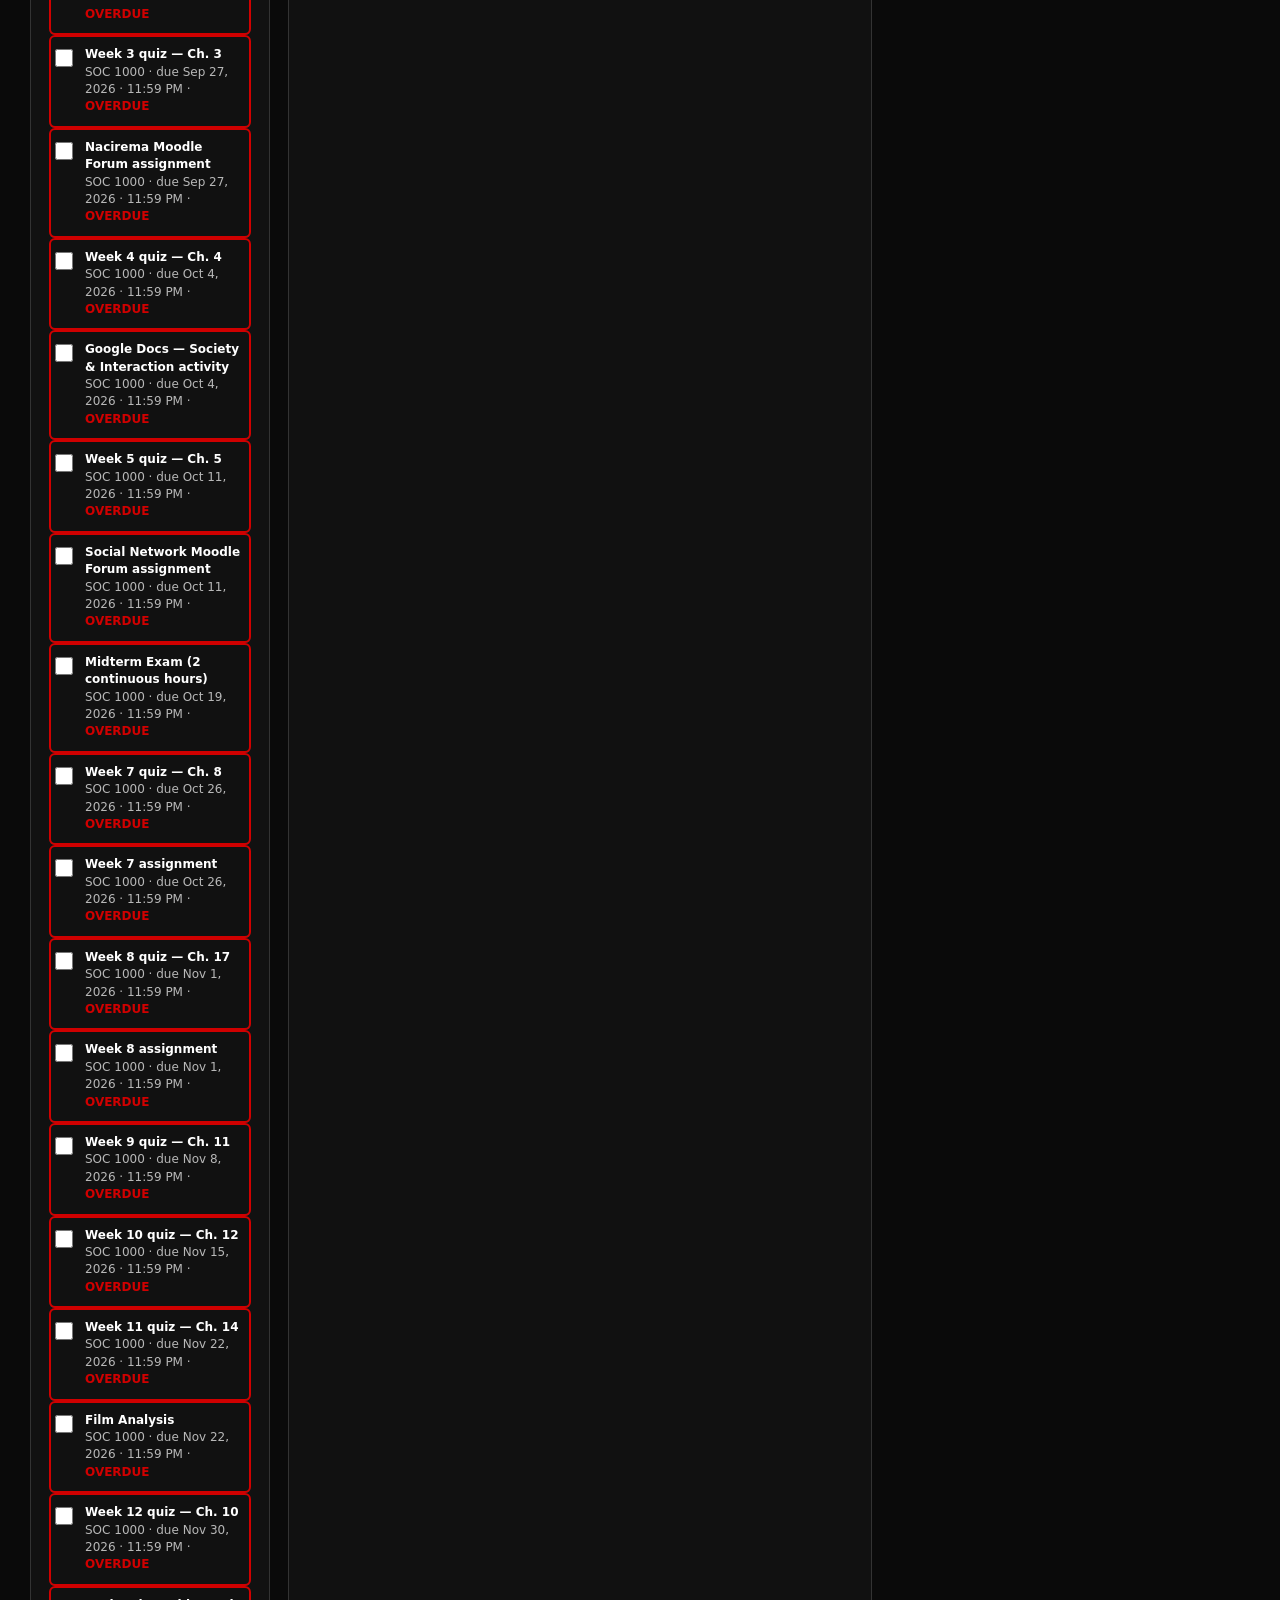
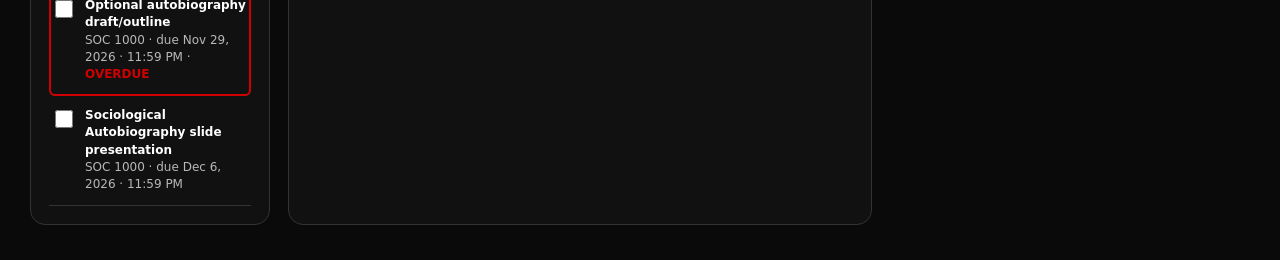
==== commit 7163bc8e: "feat: remove past and completed calendar assignments" ====
--- a/Fall-2026-Course-Dashboard.html
+++ b/Fall-2026-Course-Dashboard.html
@@ -9,6 +9,7 @@
  .checkItem{transition:opacity .7s ease,transform .7s ease,max-height .7s ease}.checkItem.overdue{outline:2px solid #d00000;outline-offset:-2px;border-radius:6px}.checkItem.overdue strong{color:#d00000}.checkItem.completed{opacity:0;transform:translateX(18px);max-height:0;overflow:hidden;padding-top:0!important;padding-bottom:0!important}.dayMode .checkItem.overdue{outline-color:#d00000}.dayMode .checkItem.overdue strong{color:#d00000}
  .assignmentScreen{position:relative}.assignmentBack{position:absolute;top:18px;left:18px;z-index:2}.assignmentHeader{padding:48px 4px 18px;border-bottom:1px solid var(--line)}.assignmentItem{list-style:none;margin:0 0 16px;padding:18px;border:1px solid var(--line);border-radius:12px;background:#181818}.assignmentItem>b{display:block;font-size:16px;line-height:1.35;margin-bottom:6px}.assignmentActions{display:flex;flex-wrap:wrap;gap:8px;margin-top:13px}.assignmentActions button{min-height:40px}.deleteButton{border-color:#d00000!important;color:#ff7070!important}.dayMode .assignmentItem{background:#fff;border-color:#000}.dayMode .assignmentHeader{border-color:#000}.dayMode .deleteButton{border-color:#d00000!important;color:#c00000!important}
  @media(max-width:950px){#assignmentScreen{padding:12px!important;width:100%;max-width:none}.assignmentScreen .panel,#assignmentDetail{padding:14px!important}.assignmentBack{position:static;display:block;margin:0 0 8px;min-height:44px}.assignmentHeader{padding:8px 0 16px}.assignmentHeader h2{font-size:22px;margin:0 0 10px}.assignmentHeader select{width:100%;min-height:44px}.assignmentItem{margin:0 0 14px;padding:15px 12px}.assignmentItem>b{font-size:16px}.assignmentActions{display:grid;grid-template-columns:1fr 1fr;gap:8px}.assignmentActions button{width:100%;min-height:44px;font-size:12px}.assignmentActions button:first-child{grid-column:1/-1}.deleteButton{grid-column:1/-1}}
+ .day.past{visibility:hidden}
  </style></head><body>
 <header><div><div class="sub">Fall 2026 · assignment calendar and class profiles</div></div><div class="actions"><button id="themeToggle">☼ Day mode</button><button id="todayChecklist">☑ Checklist</button><button id="assignmentList">📋 Assignment list</button><button id="addEvent">＋ Add assignment</button><a class="btn" href="https://moodle.oakland.edu/" target="_blank" rel="noopener">Open Moodle</a></div></header>
 <main class="layout"><aside class="panel" id="inlineChecklist"><h2>Checklist</h2><div class="sub" id="inlineChecklistDate"></div><div class="notice" style="margin-top:12px">Unchecked due and overdue assignments stay here until completed.</div><div id="inlineChecklistItems"></div></aside><section class="panel"><div class="toolbar"><div class="monthNav"><button id="prev">←</button><div class="month" id="month"></div><button id="next">→</button></div><select id="filter" style="background:#111111;color:white;border:1px solid var(--line);padding:8px;border-radius:8px"><option value="all">All classes</option></select></div><div class="weekdays"><div>Sun</div><div>Mon</div><div>Tue</div><div>Wed</div><div>Thu</div><div>Fri</div><div>Sat</div></div><div class="grid" id="calendar"></div><div class="legend"><span><i class="dot"></i>assignment due</span><span>Click any item for details and Moodle</span></div></section>
@@ -34,7 +35,7 @@
 ['Week 0 quiz + introductory discussion + profile picture','2026-09-08','11:59 PM','Explicit date/time'],['Week 1 quiz — Ch. 1','2026-09-13','11:59 PM','Explicit time'],['Week 2 quiz — Ch. 2','2026-09-20','11:59 PM','Week due date; explicit time'],['Academic Integrity tutorial proof','2026-09-20','11:59 PM','Week due date; explicit time'],['Week 3 quiz — Ch. 3','2026-09-27','11:59 PM','Week due date; explicit time'],['Nacirema Moodle Forum assignment','2026-09-27','11:59 PM','Week due date; explicit time'],['Week 4 quiz — Ch. 4','2026-10-04','11:59 PM','Explicit time'],['Google Docs — Society & Interaction activity','2026-10-04','11:59 PM','Explicit time'],['Week 5 quiz — Ch. 5','2026-10-11','11:59 PM','Explicit time'],['Social Network Moodle Forum assignment','2026-10-11','11:59 PM','Explicit time'],['Midterm Exam (2 continuous hours)','2026-10-19','11:59 PM','Window: Oct 18 6:00 AM–Oct 19 11:59 PM'],['Week 7 quiz — Ch. 8','2026-10-26','11:59 PM','Explicit date/time'],['Week 7 assignment','2026-10-26','11:59 PM','To be determined in syllabus'],['Week 8 quiz — Ch. 17','2026-11-01','11:59 PM','Explicit time'],['Week 8 assignment','2026-11-01','11:59 PM','To be determined in syllabus'],['Week 9 quiz — Ch. 11','2026-11-08','11:59 PM','Explicit time'],['Week 10 quiz — Ch. 12','2026-11-15','11:59 PM','Explicit time'],['Week 11 quiz — Ch. 14','2026-11-22','11:59 PM','Explicit time'],['Film Analysis','2026-11-22','11:59 PM','Explicit time'],['Week 12 quiz — Ch. 10','2026-11-30','11:59 PM','Explicit date/time'],['Optional autobiography draft/outline','2026-11-29','11:59 PM','Explicit date/time'],['Sociological Autobiography slide presentation','2026-12-06','11:59 PM','Explicit time'],['Final Exam (2-hour window)','2026-12-12','10:00 PM','Window: Dec 9 6:00 AM–Dec 12 10:00 PM']]}];
 if(localStorage.getItem('dashboard-courses')){try{let saved=JSON.parse(localStorage.getItem('dashboard-courses'));if(Array.isArray(saved)&&saved.length)courses.splice(0,courses.length,...saved)}catch(e){console.warn('Could not restore saved assignments',e)}}
 let view=new Date(2026,8,1), selected='all', currentItem=null; const all=()=>courses.flatMap(c=>c.items.map(x=>({...Object.fromEntries(['title','date','time','note'].map((k,i)=>[k,x[i]])),course:c}))); 
-function fmt(d){return new Intl.DateTimeFormat('en-US',{month:'short',day:'numeric',year:'numeric'}).format(new Date(d+'T12:00:00'))}function render(){document.getElementById('month').textContent=new Intl.DateTimeFormat('en-US',{month:'long',year:'numeric'}).format(view);let cal=document.getElementById('calendar');cal.innerHTML='';let y=view.getFullYear(),m=view.getMonth(),first=new Date(y,m,1).getDay(),days=new Date(y,m+1,0).getDate(),prev=new Date(y,m,0).getDate();let list=all().filter(i=>selected==='all'||i.course.code===selected);for(let i=0;i<42;i++){let n=i-first+1,d=new Date(y,m,n),iso=d.toISOString().slice(0,10),muted=n<1||n>days;let el=document.createElement('div');el.className='day'+(muted?' muted':'');el.innerHTML='<div class="num">'+(muted?(n<1?prev+n:n-days):n)+'</div>';list.filter(x=>x.date===iso).forEach(x=>{let e=document.createElement('div');e.className='event';e.style.borderLeftColor=x.course.color;e.innerHTML='<b>'+x.title+'</b><small>'+x.course.code+' · '+x.time+'</small>';e.onclick=()=>{let ci=courses.indexOf(x.course),ii=x.course.items.findIndex(y=>y[0]===x.title);if(localStorage.getItem('moodle-'+ci+'-'+ii))openMoodle(ci,ii);else showDetail(x)};el.appendChild(e)});cal.appendChild(el)}}
+function fmt(d){return new Intl.DateTimeFormat('en-US',{month:'short',day:'numeric',year:'numeric'}).format(new Date(d+'T12:00:00'))}function render(){document.getElementById('month').textContent=new Intl.DateTimeFormat('en-US',{month:'long',year:'numeric'}).format(view);let cal=document.getElementById('calendar');cal.innerHTML='';let y=view.getFullYear(),m=view.getMonth(),first=new Date(y,m,1).getDay(),days=new Date(y,m+1,0).getDate(),prev=new Date(y,m,0).getDate();let list=all().filter(i=>(selected==='all'||i.course.code===selected)&&i.date>=new Date().toISOString().slice(0,10)&&localStorage.getItem('checked-'+i.date+'-'+i.course.code+'-'+i.title)!=='1');for(let i=0;i<42;i++){let n=i-first+1,d=new Date(y,m,n),iso=d.toISOString().slice(0,10),muted=n<1||n>days;let el=document.createElement('div');el.className='day'+(muted?' muted':'')+(iso<new Date().toISOString().slice(0,10)?' past':'');el.innerHTML='<div class="num">'+(muted?(n<1?prev+n:n-days):n)+'</div>';list.filter(x=>x.date===iso).forEach(x=>{let e=document.createElement('div');e.className='event';e.style.borderLeftColor=x.course.color;e.innerHTML='<b>'+x.title+'</b><small>'+x.course.code+' · '+x.time+'</small>';e.onclick=()=>{let ci=courses.indexOf(x.course),ii=x.course.items.findIndex(y=>y[0]===x.title);if(localStorage.getItem('moodle-'+ci+'-'+ii))openMoodle(ci,ii);else showDetail(x)};el.appendChild(e)});cal.appendChild(el)}}
 function renderCourses(){let box=document.getElementById('courses');box.innerHTML='';let sel=document.getElementById('filter');sel.innerHTML='<option value="all">All classes</option>';courses.forEach(c=>{let o=document.createElement('option');o.value=c.code;o.textContent=c.code+' — '+c.name;sel.appendChild(o);let el=document.createElement('div');el.className='course';el.innerHTML='<div class="course-head"><h3>'+c.code+' · '+c.name+'</h3><span class="badge">'+c.items.length+' items</span></div><div class="course-meta">'+c.items.length+' assignments scheduled</div><button type="button">View assignments</button>';el.querySelector('button').onclick=e=>{e.stopPropagation();showAssignmentScreen(c)};box.appendChild(el)})}
 function showCourse(c){let d=document.getElementById('assignmentDetail')||document.getElementById('detail');d.classList.add('show');let ci=courses.indexOf(c);d.innerHTML='<button class="assignmentBack" onclick="showDashboard()">← Calendars</button><div class="detail-title assignmentHeader"><div><h2>Assignment list</h2><select onchange="showCourse(courses[this.value])" style="background:#111;color:#fff;border:1px solid #333;padding:9px;border-radius:8px;max-width:100%">'+courses.map((x,i)=>'<option value="'+i+'" '+(i===ci?'selected':'')+'>'+x.code+' — '+x.name+'</option>').join('')+'</select><div class="sub">'+c.items.length+' scheduled items</div></div></div><ul>'+c.items.map((x,i)=>'<li class="assignmentItem"><b>'+x[0]+'</b><br><span class="sub">Due '+fmt(x[1])+' at '+x[2]+' · '+x[3]+'</span><div class="assignmentActions"><button onclick="openMoodle('+ci+','+i+')">Open in Moodle</button><button onclick="editLink('+ci+','+i+')">Edit link</button><button onclick="editAssignment('+ci+','+i+')">Edit assignment</button><button class="deleteButton" onclick="deleteAssignment('+ci+','+i+')">Delete</button></div></li>').join('')+'</ul><button onclick="addAssignment('+ci+')">＋ Add to '+c.code+'</button>'}
 function showDetail(x){showAssignmentScreen(x.course)}
@@ -46,7 +47,7 @@
 function deleteAssignment(ci,ii){if(confirm('Delete this assignment?')){courses[ci].items.splice(ii,1);localStorage.setItem('dashboard-courses',JSON.stringify(courses));renderCourses();render();showCourse(courses[ci])}}
 function saveAssignment(){let ci=+document.getElementById('assignmentCourse').value,title=document.getElementById('assignmentTitle').value.trim(),date=document.getElementById('assignmentDate').value,time=document.getElementById('assignmentTime').value,note=document.getElementById('assignmentNote').value.trim()||'Added by user';if(!title||!date||!time){alert('Please enter a title, date, and time.');return}let hh=+time.slice(0,2),mm=time.slice(3),display=(hh%12||12)+':'+mm+' '+(hh<12?'AM':'PM');if(currentItem.ii===null)courses[ci].items.push([title,date,display,note]);else{courses[ci].items[currentItem.ii]=[title,date,display,note]}localStorage.setItem('dashboard-courses',JSON.stringify(courses));document.getElementById('assignmentModal').classList.remove('open');renderCourses();render();showCourse(courses[ci])}
 function populateAssignmentCourses(){let s=document.getElementById('assignmentCourse');courses.forEach((c,i)=>{let o=document.createElement('option');o.value=i;o.textContent=c.code+' — '+c.name;s.appendChild(o)})}
-function renderChecklist(){let now=new Date(),iso=now.toISOString().slice(0,10),items=all().filter(x=>x.date<=iso&&localStorage.getItem('checked-'+x.date+'-'+x.course.code+'-'+x.title)!=='1'),dateText=new Intl.DateTimeFormat('en-US',{weekday:'long',month:'long',day:'numeric',year:'numeric'}).format(now),html=items.length?items.map(x=>{let key='checked-'+x.date+'-'+x.course.code+'-'+x.title,overdue=x.date<iso;return '<label class="checkItem '+(overdue?'overdue':'')+'" style="display:flex;align-items:flex-start;gap:9px;padding:11px 2px;border-bottom:1px solid var(--line);cursor:pointer"><input type="checkbox" data-check="'+key+'" style="width:18px;height:18px;accent-color:var(--good)"><span style="flex:1;font-size:12px"><b>'+x.title+'</b><br><span class="sub">'+x.course.code+' · due '+fmt(x.date)+' · '+x.time+(overdue?' · <strong>OVERDUE</strong>':'')+'</span></span></label>'}).join(''):'<div class="empty">Nothing is due or overdue.</div>';['checklistDate','inlineChecklistDate'].forEach(id=>{let e=document.getElementById(id);if(e)e.textContent=dateText});['checklistItems','inlineChecklistItems'].forEach(id=>{let e=document.getElementById(id);if(e){e.innerHTML=html;e.querySelectorAll('[data-check]').forEach(c=>c.onchange=()=>{let row=c.closest('.checkItem');row.classList.add('completed');setTimeout(()=>{localStorage.setItem(c.dataset.check,c.checked?'1':'0');renderChecklist()},700)})}})}
+function renderChecklist(){let now=new Date(),iso=now.toISOString().slice(0,10),items=all().filter(x=>x.date<=iso&&localStorage.getItem('checked-'+x.date+'-'+x.course.code+'-'+x.title)!=='1'),dateText=new Intl.DateTimeFormat('en-US',{weekday:'long',month:'long',day:'numeric',year:'numeric'}).format(now),html=items.length?items.map(x=>{let key='checked-'+x.date+'-'+x.course.code+'-'+x.title,overdue=x.date<iso;return '<label class="checkItem '+(overdue?'overdue':'')+'" style="display:flex;align-items:flex-start;gap:9px;padding:11px 2px;border-bottom:1px solid var(--line);cursor:pointer"><input type="checkbox" data-check="'+key+'" style="width:18px;height:18px;accent-color:var(--good)"><span style="flex:1;font-size:12px"><b>'+x.title+'</b><br><span class="sub">'+x.course.code+' · due '+fmt(x.date)+' · '+x.time+(overdue?' · <strong>OVERDUE</strong>':'')+'</span></span></label>'}).join(''):'<div class="empty">Nothing is due or overdue.</div>';['checklistDate','inlineChecklistDate'].forEach(id=>{let e=document.getElementById(id);if(e)e.textContent=dateText});['checklistItems','inlineChecklistItems'].forEach(id=>{let e=document.getElementById(id);if(e){e.innerHTML=html;e.querySelectorAll('[data-check]').forEach(c=>c.onchange=()=>{let row=c.closest('.checkItem');row.classList.add('completed');setTimeout(()=>{localStorage.setItem(c.dataset.check,c.checked?'1':'0');renderChecklist();render()},700)})}})}
 function showChecklist(){document.querySelector('header').style.display='none';document.querySelector('main.layout').style.display='none';document.getElementById('todayScreen').style.display='block';renderChecklist()}
 function showDashboard(){document.querySelector('header').style.display='flex';document.querySelector('main.layout').style.display='grid';document.getElementById('todayScreen').style.display='none';document.getElementById('assignmentScreen').style.display='none';requestAnimationFrame(()=>{window.scrollTo(0,0);document.documentElement.scrollTop=0;document.body.scrollTop=0})}
 
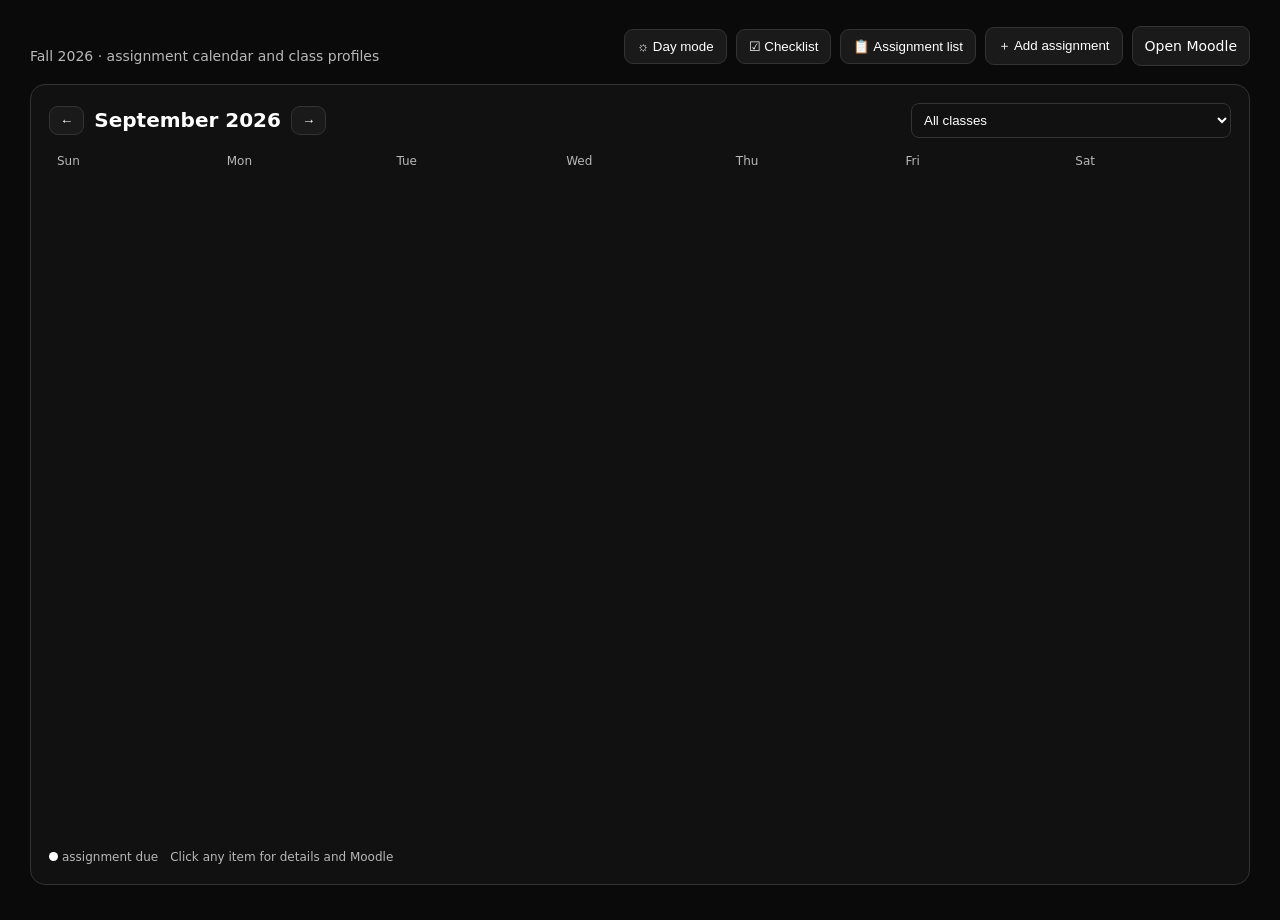
==== commit 70b94229: "feat: make home screen calendar only" ====
--- a/Fall-2026-Course-Dashboard.html
+++ b/Fall-2026-Course-Dashboard.html
@@ -10,9 +10,10 @@
  .assignmentScreen{position:relative}.assignmentBack{position:absolute;top:18px;left:18px;z-index:2}.assignmentHeader{padding:48px 4px 18px;border-bottom:1px solid var(--line)}.assignmentItem{list-style:none;margin:0 0 16px;padding:18px;border:1px solid var(--line);border-radius:12px;background:#181818}.assignmentItem>b{display:block;font-size:16px;line-height:1.35;margin-bottom:6px}.assignmentActions{display:flex;flex-wrap:wrap;gap:8px;margin-top:13px}.assignmentActions button{min-height:40px}.deleteButton{border-color:#d00000!important;color:#ff7070!important}.dayMode .assignmentItem{background:#fff;border-color:#000}.dayMode .assignmentHeader{border-color:#000}.dayMode .deleteButton{border-color:#d00000!important;color:#c00000!important}
  @media(max-width:950px){#assignmentScreen{padding:12px!important;width:100%;max-width:none}.assignmentScreen .panel,#assignmentDetail{padding:14px!important}.assignmentBack{position:static;display:block;margin:0 0 8px;min-height:44px}.assignmentHeader{padding:8px 0 16px}.assignmentHeader h2{font-size:22px;margin:0 0 10px}.assignmentHeader select{width:100%;min-height:44px}.assignmentItem{margin:0 0 14px;padding:15px 12px}.assignmentItem>b{font-size:16px}.assignmentActions{display:grid;grid-template-columns:1fr 1fr;gap:8px}.assignmentActions button{width:100%;min-height:44px;font-size:12px}.assignmentActions button:first-child{grid-column:1/-1}.deleteButton{grid-column:1/-1}}
  .day.past{visibility:hidden}
+ .homeOnly{grid-template-columns:1fr!important}.homeOnly #inlineChecklist,.homeOnly .right{display:none!important}.homeOnly>section.panel{width:100%}
  </style></head><body>
 <header><div><div class="sub">Fall 2026 · assignment calendar and class profiles</div></div><div class="actions"><button id="themeToggle">☼ Day mode</button><button id="todayChecklist">☑ Checklist</button><button id="assignmentList">📋 Assignment list</button><button id="addEvent">＋ Add assignment</button><a class="btn" href="https://moodle.oakland.edu/" target="_blank" rel="noopener">Open Moodle</a></div></header>
-<main class="layout"><aside class="panel" id="inlineChecklist"><h2>Checklist</h2><div class="sub" id="inlineChecklistDate"></div><div class="notice" style="margin-top:12px">Unchecked due and overdue assignments stay here until completed.</div><div id="inlineChecklistItems"></div></aside><section class="panel"><div class="toolbar"><div class="monthNav"><button id="prev">←</button><div class="month" id="month"></div><button id="next">→</button></div><select id="filter" style="background:#111111;color:white;border:1px solid var(--line);padding:8px;border-radius:8px"><option value="all">All classes</option></select></div><div class="weekdays"><div>Sun</div><div>Mon</div><div>Tue</div><div>Wed</div><div>Thu</div><div>Fri</div><div>Sat</div></div><div class="grid" id="calendar"></div><div class="legend"><span><i class="dot"></i>assignment due</span><span>Click any item for details and Moodle</span></div></section>
+<main class="layout homeOnly"><aside class="panel" id="inlineChecklist"><h2>Checklist</h2><div class="sub" id="inlineChecklistDate"></div><div class="notice" style="margin-top:12px">Unchecked due and overdue assignments stay here until completed.</div><div id="inlineChecklistItems"></div></aside><section class="panel"><div class="toolbar"><div class="monthNav"><button id="prev">←</button><div class="month" id="month"></div><button id="next">→</button></div><select id="filter" style="background:#111111;color:white;border:1px solid var(--line);padding:8px;border-radius:8px"><option value="all">All classes</option></select></div><div class="weekdays"><div>Sun</div><div>Mon</div><div>Tue</div><div>Wed</div><div>Thu</div><div>Fri</div><div>Sat</div></div><div class="grid" id="calendar"></div><div class="legend"><span><i class="dot"></i>assignment due</span><span>Click any item for details and Moodle</span></div></section>
 <section class="right"><section class="panel"><h2>Classes</h2><div class="notice">Syllabus dates are loaded. Items without an explicit clock time use <b>11:59 PM</b> as a planning default. Moodle activity URLs are not published in these syllabi, so assignment buttons open Moodle; replace links when your course pages provide them.</div><div class="course-list" id="courses"></div></section><section class="panel detail" id="detail"></section></section></main>
 <section id="assignmentScreen" style="display:none;max-width:1000px;margin:0 auto;padding:30px"><div class="panel" id="assignmentDetail"></div></section>
 <section id="todayScreen" style="display:none;max-width:900px;margin:0 auto;padding:30px"><div class="panel"><div class="detail-title"><div><h1>Checklist</h1><div class="sub" id="checklistDate"></div></div><button id="backToDashboard">← Calendars & class functions</button></div><div class="notice" style="margin-top:18px">Check items off as you complete them. Your checklist status is saved in this browser.</div><div id="checklistItems"></div></div></section>
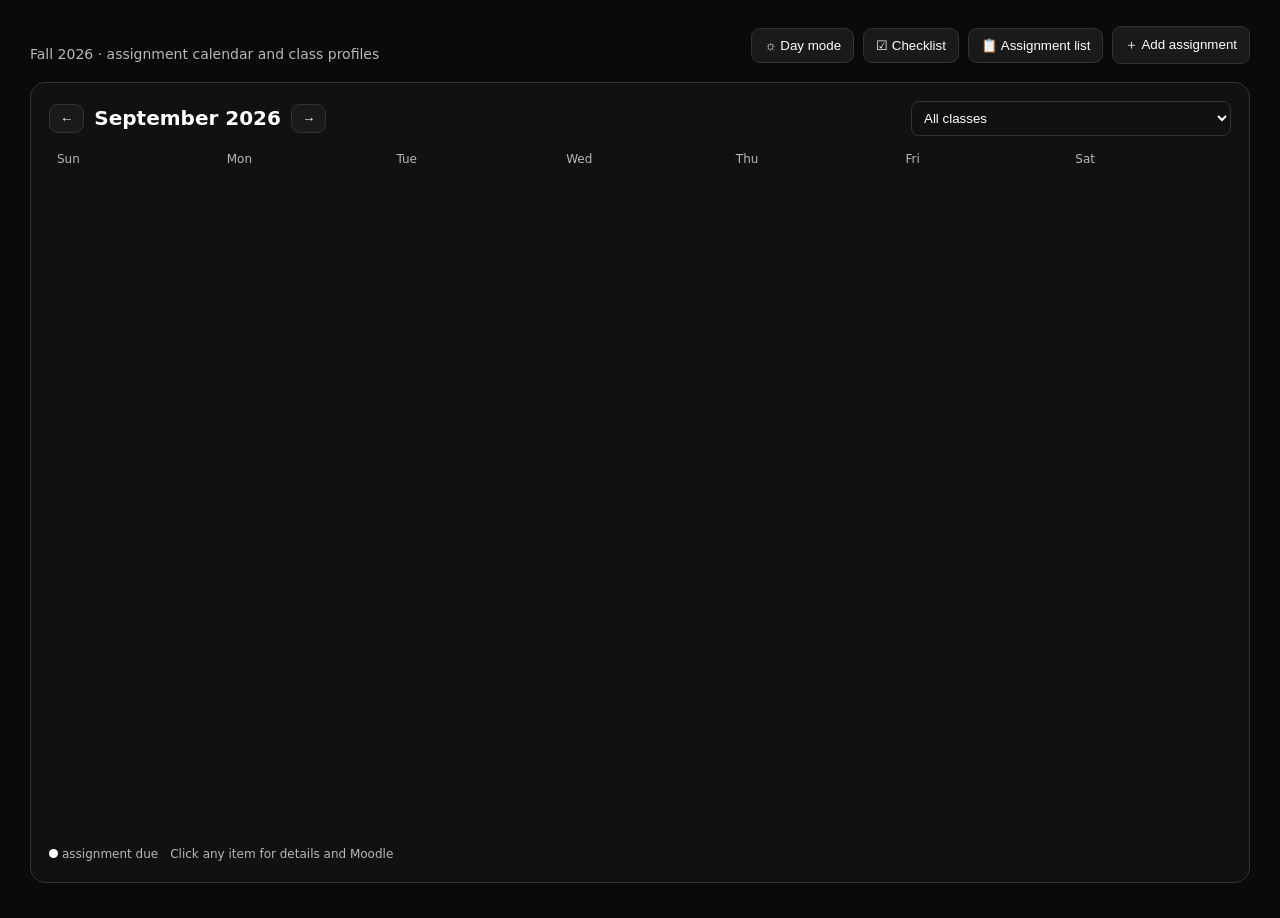
==== commit 35b4155e: "fix: remove global open Moodle button" ====
--- a/Fall-2026-Course-Dashboard.html
+++ b/Fall-2026-Course-Dashboard.html
@@ -12,9 +12,8 @@
  .day.past{visibility:hidden}
  .homeOnly{grid-template-columns:1fr!important}.homeOnly #inlineChecklist,.homeOnly .right{display:none!important}.homeOnly>section.panel{width:100%}
  </style></head><body>
-<header><div><div class="sub">Fall 2026 · assignment calendar and class profiles</div></div><div class="actions"><button id="themeToggle">☼ Day mode</button><button id="todayChecklist">☑ Checklist</button><button id="assignmentList">📋 Assignment list</button><button id="addEvent">＋ Add assignment</button><a class="btn" href="https://moodle.oakland.edu/" target="_blank" rel="noopener">Open Moodle</a></div></header>
-<main class="layout homeOnly"><aside class="panel" id="inlineChecklist"><h2>Checklist</h2><div class="sub" id="inlineChecklistDate"></div><div class="notice" style="margin-top:12px">Unchecked due and overdue assignments stay here until completed.</div><div id="inlineChecklistItems"></div></aside><section class="panel"><div class="toolbar"><div class="monthNav"><button id="prev">←</button><div class="month" id="month"></div><button id="next">→</button></div><select id="filter" style="background:#111111;color:white;border:1px solid var(--line);padding:8px;border-radius:8px"><option value="all">All classes</option></select></div><div class="weekdays"><div>Sun</div><div>Mon</div><div>Tue</div><div>Wed</div><div>Thu</div><div>Fri</div><div>Sat</div></div><div class="grid" id="calendar"></div><div class="legend"><span><i class="dot"></i>assignment due</span><span>Click any item for details and Moodle</span></div></section>
-<section class="right"><section class="panel"><h2>Classes</h2><div class="notice">Syllabus dates are loaded. Items without an explicit clock time use <b>11:59 PM</b> as a planning default. Moodle activity URLs are not published in these syllabi, so assignment buttons open Moodle; replace links when your course pages provide them.</div><div class="course-list" id="courses"></div></section><section class="panel detail" id="detail"></section></section></main>
+<header><div><div class="sub">Fall 2026 · assignment calendar and class profiles</div></div><div class="actions"><button id="themeToggle">☼ Day mode</button><button id="todayChecklist">☑ Checklist</button><button id="assignmentList">📋 Assignment list</button><button id="addEvent">＋ Add assignment</button></div></header>
+<main class="layout homeOnly"><section class="panel"><div class="toolbar"><div class="monthNav"><button id="prev">←</button><div class="month" id="month"></div><button id="next">→</button></div><select id="filter" style="background:#111111;color:white;border:1px solid var(--line);padding:8px;border-radius:8px"><option value="all">All classes</option></select></div><div class="weekdays"><div>Sun</div><div>Mon</div><div>Tue</div><div>Wed</div><div>Thu</div><div>Fri</div><div>Sat</div></div><div class="grid" id="calendar"></div><div class="legend"><span><i class="dot"></i>assignment due</span><span>Click any item for details and Moodle</span></div></section></main><div id="inlineChecklist" style="display:none"></div><div class="right" style="display:none"><div id="courses"></div><div id="detail"></div></div>
 <section id="assignmentScreen" style="display:none;max-width:1000px;margin:0 auto;padding:30px"><div class="panel" id="assignmentDetail"></div></section>
 <section id="todayScreen" style="display:none;max-width:900px;margin:0 auto;padding:30px"><div class="panel"><div class="detail-title"><div><h1>Checklist</h1><div class="sub" id="checklistDate"></div></div><button id="backToDashboard">← Calendars & class functions</button></div><div class="notice" style="margin-top:18px">Check items off as you complete them. Your checklist status is saved in this browser.</div><div id="checklistItems"></div></div></section>
 <div class="modal" id="modal"><div class="modalbox"><h2>Edit Moodle link</h2><div id="editName" class="sub"></div><input id="urlInput" placeholder="https://moodle.oakland.edu/..."/><div class="row"><button id="cancel">Cancel</button><button id="save">Save link</button></div></div></div><div class="modal" id="assignmentModal"><div class="modalbox"><h2 id="assignmentHeading">Add assignment</h2><label>Class<select id="assignmentCourse" style="width:100%;padding:10px;background:#0d1529;color:white;border:1px solid var(--line);border-radius:8px;margin:7px 0 10px"></select></label><label>Title<input id="assignmentTitle"></label><label>Due date<input id="assignmentDate" type="date"></label><label>Due time<input id="assignmentTime" type="time" value="23:59"></label><label>Notes<input id="assignmentNote"></label><div class="row"><button id="assignmentCancel">Cancel</button><button id="assignmentSave">Save assignment</button></div></div></div>
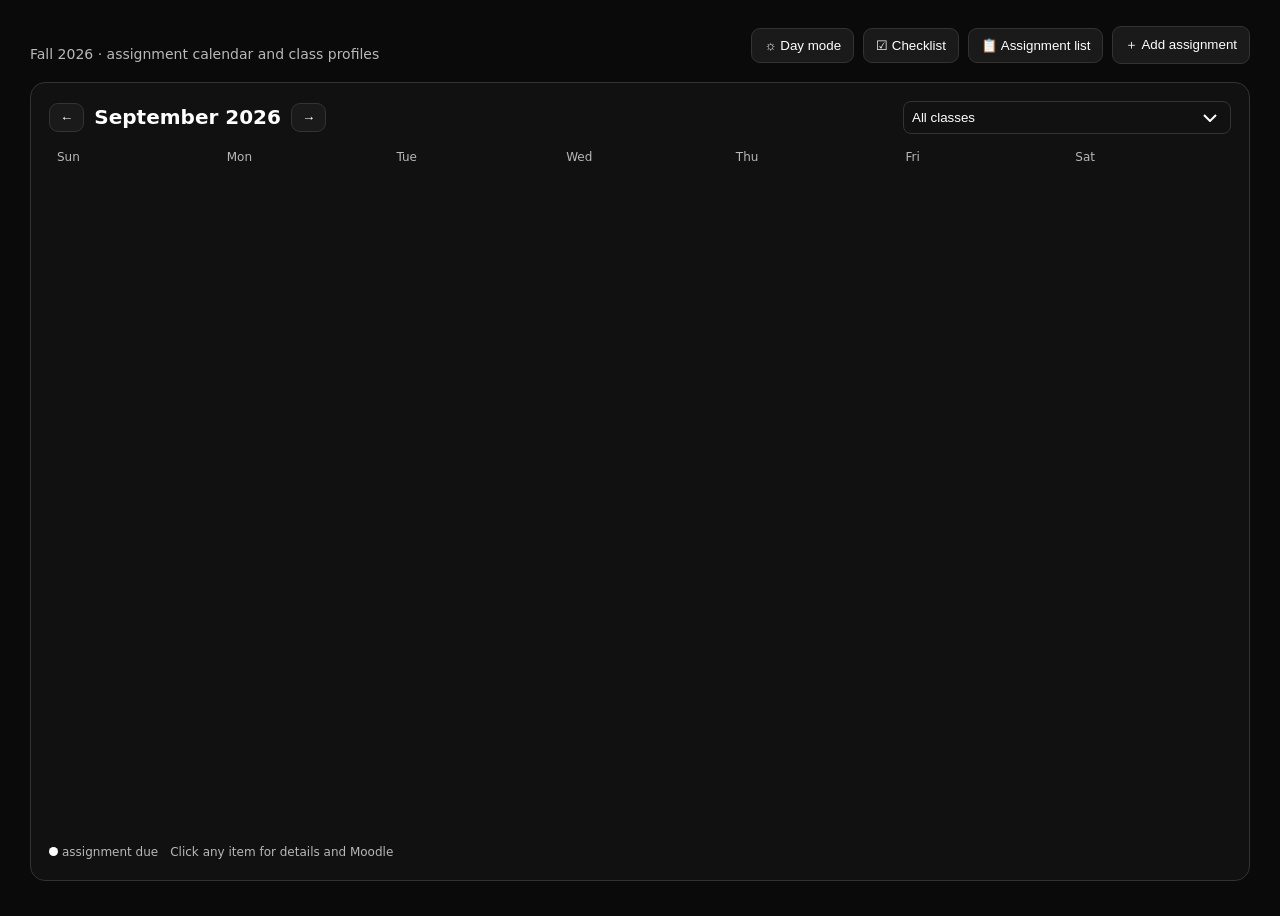
==== commit 8141de5a: "style: add themed calendar class dropdown arrow" ====
--- a/Fall-2026-Course-Dashboard.html
+++ b/Fall-2026-Course-Dashboard.html
@@ -11,6 +11,7 @@
  @media(max-width:950px){#assignmentScreen{padding:12px!important;width:100%;max-width:none}.assignmentScreen .panel,#assignmentDetail{padding:14px!important}.assignmentBack{position:static;display:block;margin:0 0 8px;min-height:44px}.assignmentHeader{padding:8px 0 16px}.assignmentHeader h2{font-size:22px;margin:0 0 10px}.assignmentHeader select{width:100%;min-height:44px}.assignmentItem{margin:0 0 14px;padding:15px 12px}.assignmentItem>b{font-size:16px}.assignmentActions{display:grid;grid-template-columns:1fr 1fr;gap:8px}.assignmentActions button{width:100%;min-height:44px;font-size:12px}.assignmentActions button:first-child{grid-column:1/-1}.deleteButton{grid-column:1/-1}}
  .day.past{visibility:hidden}
  .homeOnly{grid-template-columns:1fr!important}.homeOnly #inlineChecklist,.homeOnly .right{display:none!important}.homeOnly>section.panel{width:100%}
+ .toolbar select{appearance:none;-webkit-appearance:none;padding-right:36px!important;background-image:url("data:image/svg+xml,%3Csvg xmlns='http://www.w3.org/2000/svg' width='14' height='8' viewBox='0 0 14 8'%3E%3Cpath d='M1 1l6 6 6-6' fill='none' stroke='%23fff' stroke-width='2'/%3E%3C/svg%3E")!important;background-repeat:no-repeat!important;background-position:right 13px center!important;background-size:14px 8px!important}.dayMode .toolbar select{background-image:url("data:image/svg+xml,%3Csvg xmlns='http://www.w3.org/2000/svg' width='14' height='8' viewBox='0 0 14 8'%3E%3Cpath d='M1 1l6 6 6-6' fill='none' stroke='%23000' stroke-width='2'/%3E%3C/svg%3E")!important}
  </style></head><body>
 <header><div><div class="sub">Fall 2026 · assignment calendar and class profiles</div></div><div class="actions"><button id="themeToggle">☼ Day mode</button><button id="todayChecklist">☑ Checklist</button><button id="assignmentList">📋 Assignment list</button><button id="addEvent">＋ Add assignment</button></div></header>
 <main class="layout homeOnly"><section class="panel"><div class="toolbar"><div class="monthNav"><button id="prev">←</button><div class="month" id="month"></div><button id="next">→</button></div><select id="filter" style="background:#111111;color:white;border:1px solid var(--line);padding:8px;border-radius:8px"><option value="all">All classes</option></select></div><div class="weekdays"><div>Sun</div><div>Mon</div><div>Tue</div><div>Wed</div><div>Thu</div><div>Fri</div><div>Sat</div></div><div class="grid" id="calendar"></div><div class="legend"><span><i class="dot"></i>assignment due</span><span>Click any item for details and Moodle</span></div></section></main><div id="inlineChecklist" style="display:none"></div><div class="right" style="display:none"><div id="courses"></div><div id="detail"></div></div>
